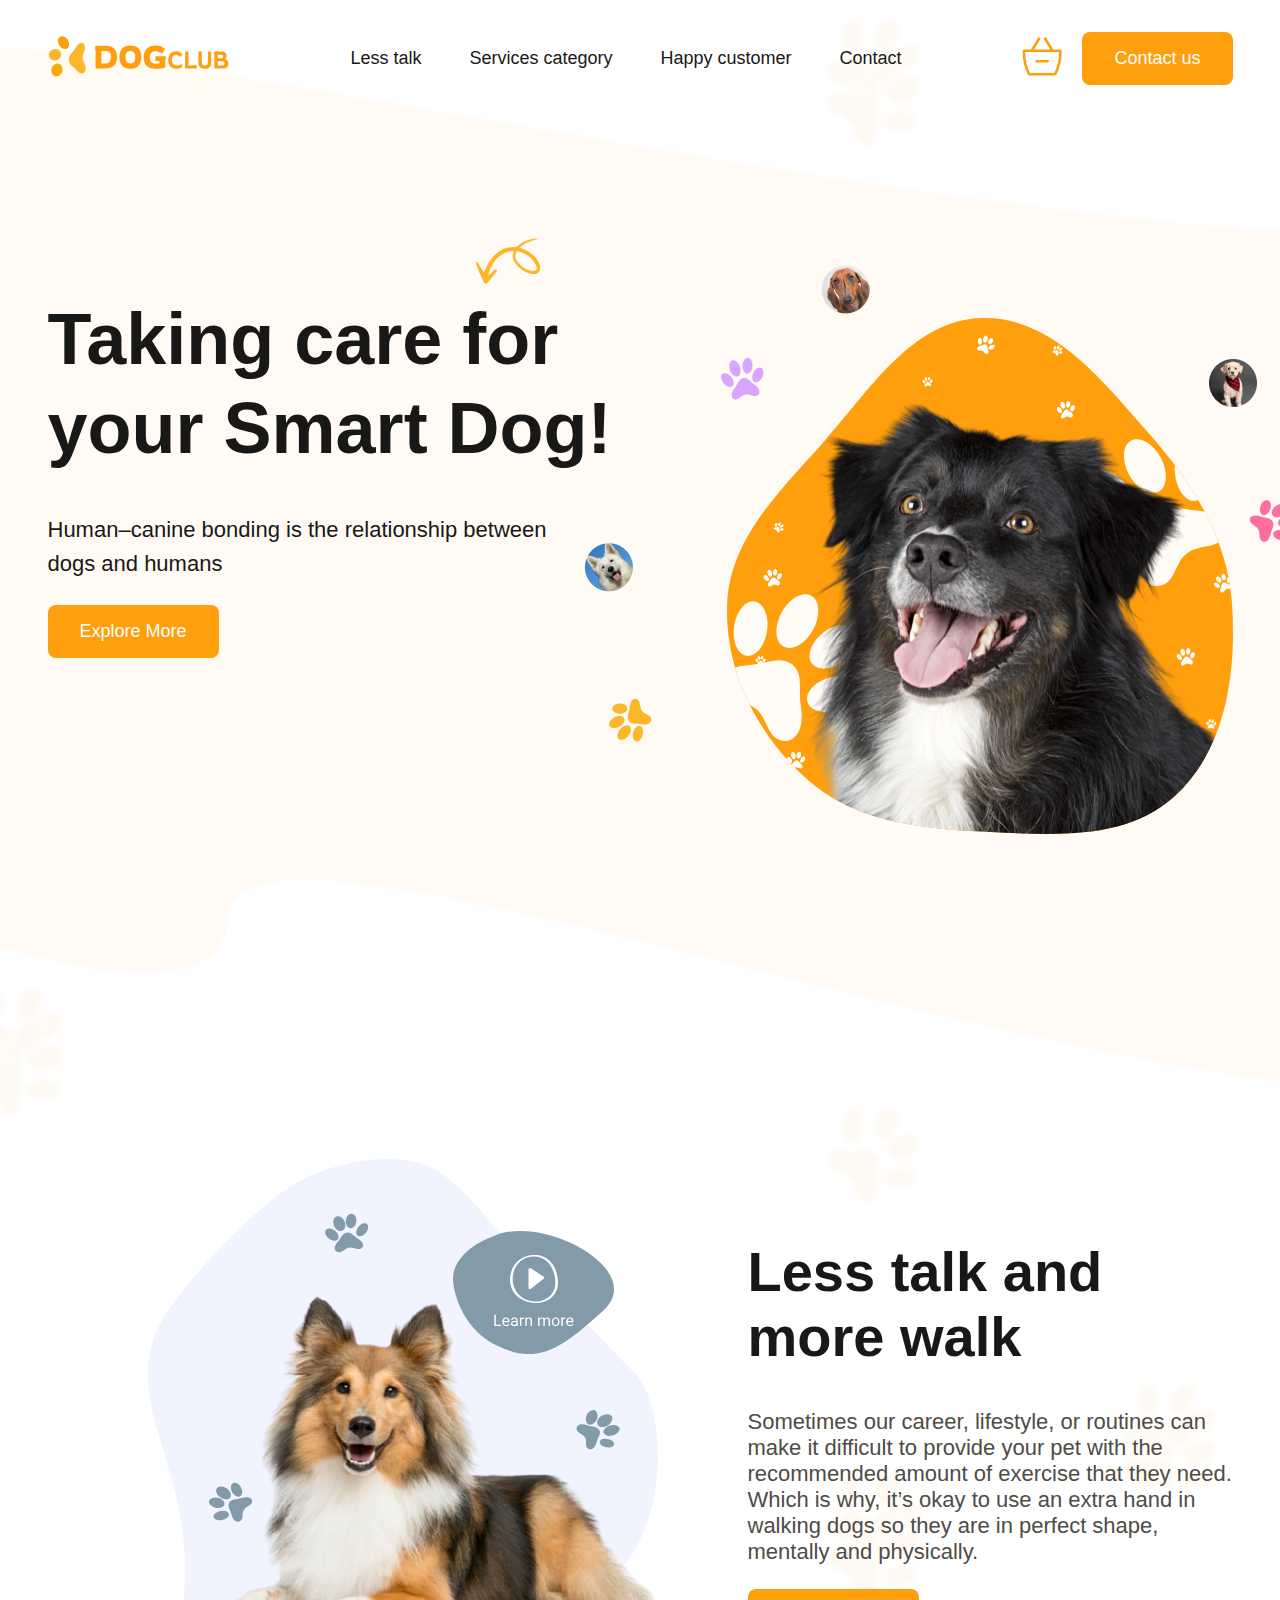
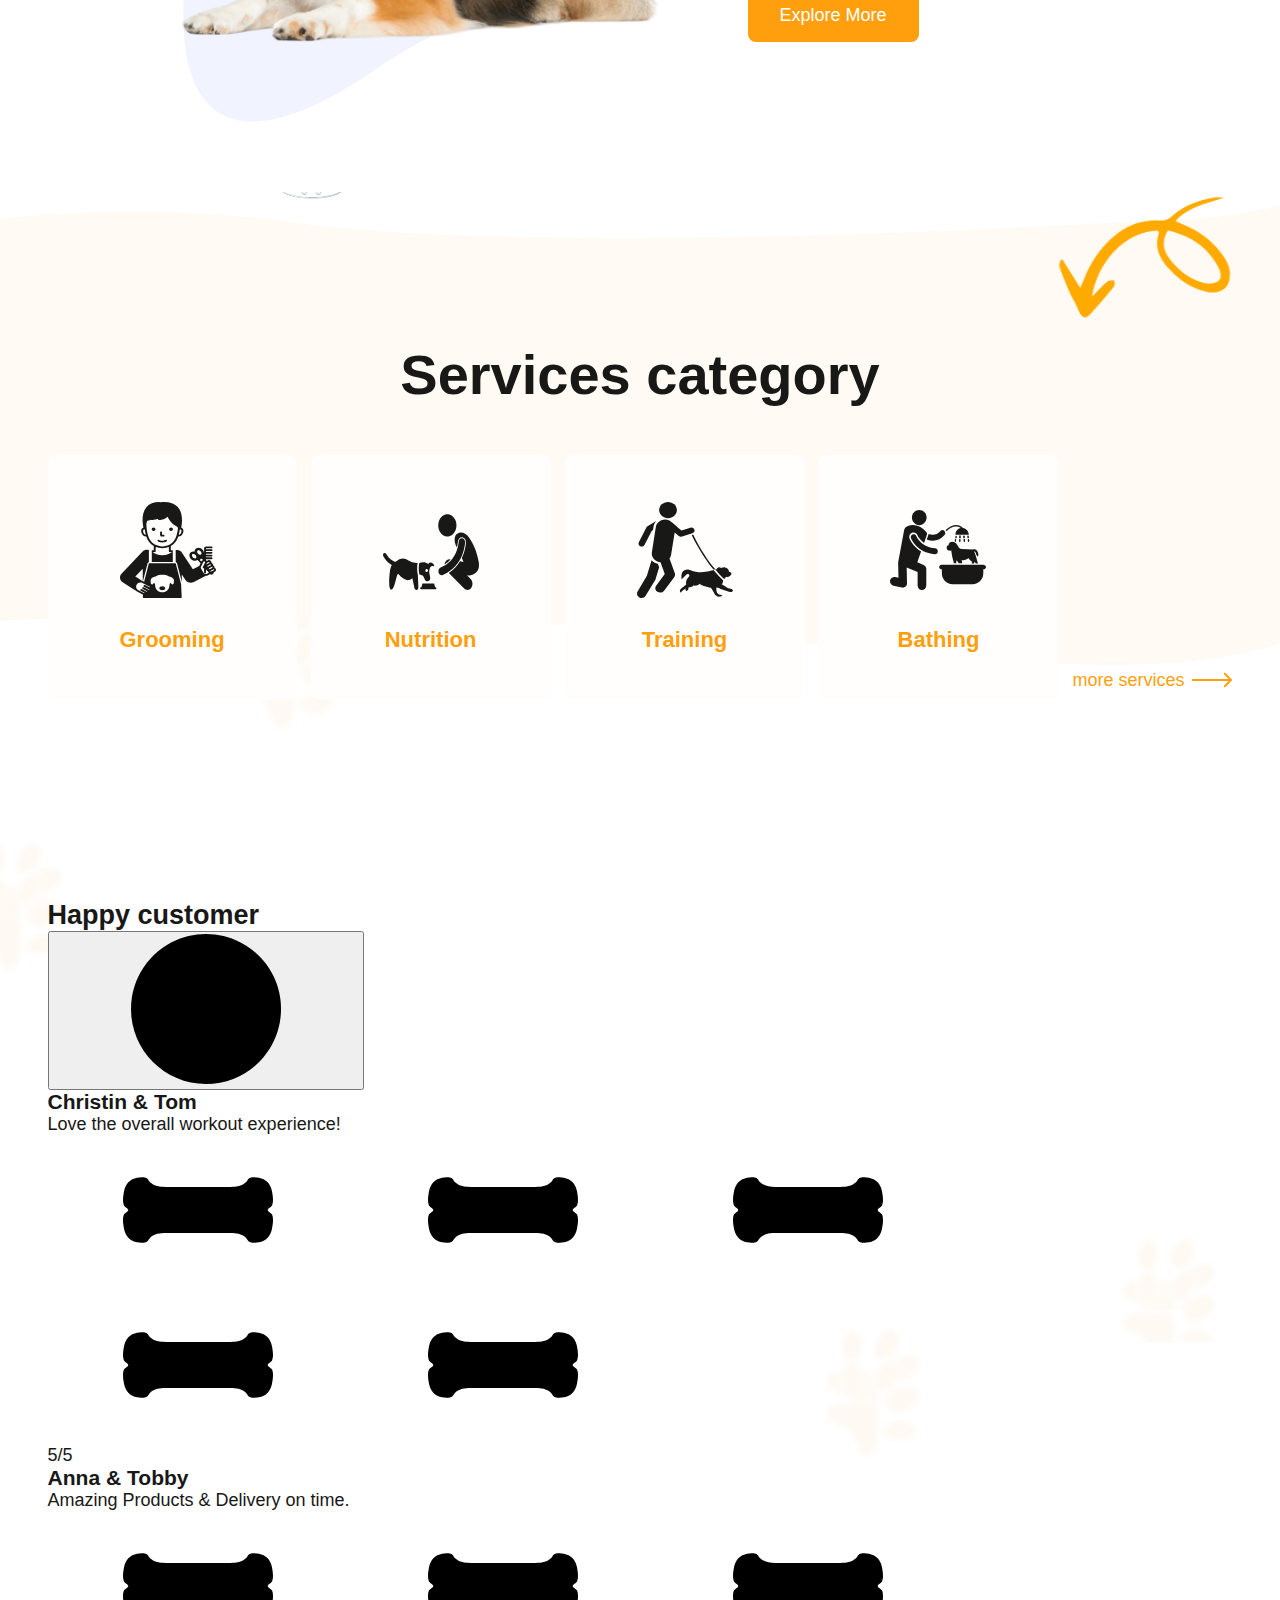
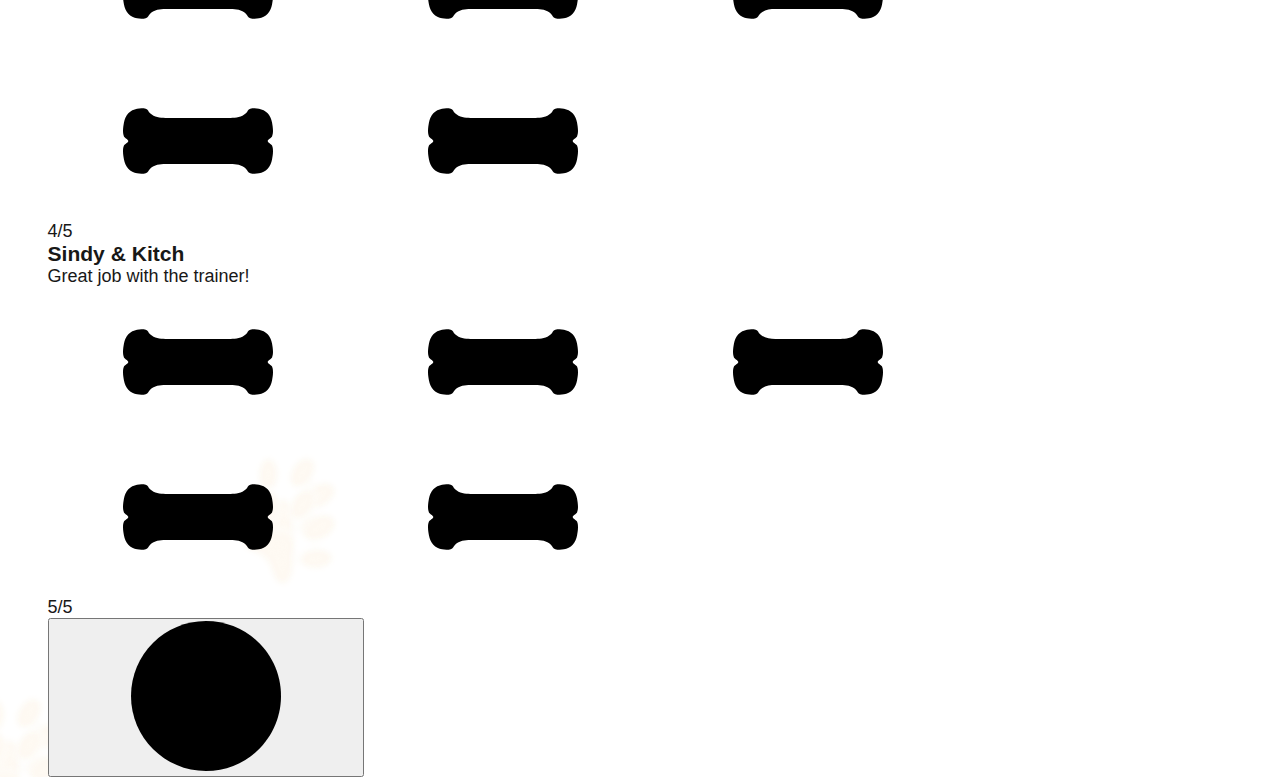
==== index.html @ 0565a903 "Зверстав секцію customer через HTML, далі зверстаю через CSS" ====
<!DOCTYPE html>
<html lang="en">
<head>
    <meta charset="UTF-8">
    <meta name="viewport" content="width=device-width, initial-scale=1.0">
    <title>Dog club</title>
    <link rel="stylesheet" href="main.css">
</head>
<body>
    <header>
        <div class="conteiner">
            <div class="header-wrap">
                <nav>
                    <a class="logo" href="#"><img src="images/logo.svg" alt=""></a>
                    <ul>
                        <li><a href="#">Less talk</a></li>
                        <li><a href="#">Services category</a></li>
                        <li><a href="#">Happy customer</a></li>
                        <li><a href="#">Contact</a></li>
                    </ul>
                </nav>
                <div class="header-basket-contact">
                    <a href="#">
                        <svg>
                            <use href="images/sprite.svg#icon-basket"></use>
                        </svg>
                    </a>
                    <button type="button">Contact us</button>
                </div>
            </div>
        </div>
    </header>
    <main>
        <section class="section smart-dog">
            <div class="conteiner">
                <div class="smart-dog-wrap">
                    <div class="smart-dog-hero">
                        <h1>Taking care for your Smart Dog!</h1>
                        <p>Human–canine bonding is the relationship between dogs and humans</p>
                        <button class="btn" type="button">Explore More</button>
                    </div>
                    <div class="smart-dog-img">
                        <img class="img-smart-dog" src="images/smart-dog.svg" alt="">
                        <div class="img-smart-element">
                            <img src="images/smart-dog-bg-elements.png" alt="">
                        </div>
                    </div>
                </div>
            </div>
        </section>
        <section class="section more-walk">
            <div class="conteiner">
                <div class="more-walk-wrap">
                    <img src="images/more-walk-dog.svg" alt="">
                    <div class="more-talk-txt">
                        <h2>Less talk and more walk</h2>
                        <p>Sometimes our career, lifestyle, or routines can make it difficult to provide your pet with the recommended amount of exercise that they need. Which is why, it’s okay to use an extra hand in walking dogs so they are in perfect shape, mentally and physically.</p>
                        <button class="btn" type="button">Explore More</button>
                    </div>
                </div>
            </div>
        </section>
        <section class="service">
            <div class="conteiner">
                <div class="services-inner">
                    <h2>Services category</h2>
                    <div class="services-items">
                        <article class="service-item">
                            <img src="images/service1.svg" alt="">
                            <h4>Grooming</h4>
                        </article>
                        <article class="service-item">
                            <img src="images/service2.svg" alt="">
                            <h4>Nutrition</h4>
                        </article>
                        <article class="service-item">
                            <img src="images/service3.svg" alt="">
                            <h4>Training</h4>
                        </article>
                        <article class="service-item">
                            <img src="images/service4.svg" alt="">
                            <h4>Bathing</h4>
                        </article>
                        <a href="#">
                            <p>more services</p>
                            <svg>
                                <use href="images/sprite.svg#icon-long-arrow-icon"></use>
                            </svg>
                        </a>
                    </div>
                </div>
            </div>
        </section>
        <section class="customer">
            <div class="conteiner">
                <h2>Happy customer </h2>
                <div class="customer-inner">
                    <button type="button">
                        <svg>
                            <use href="images/sprite.svg#icon-arrow"></use>
                        </svg>
                    </button>
                    <ul class="customer-people">
                        <li>
                            <article>
                                <h3>Christin & Tom</h3>
                                <p>Love the overall workout experience!</p>
                                <div class="customer-svg">
                                    <div>
                                        <svg>
                                            <use href="images/sprite.svg#icon-peteat"></use>
                                        </svg>
                                        <svg>
                                            <use href="images/sprite.svg#icon-peteat"></use>
                                        </svg>
                                        <svg>
                                            <use href="images/sprite.svg#icon-peteat"></use>
                                        </svg>
                                        <svg>
                                            <use href="images/sprite.svg#icon-peteat"></use>
                                        </svg>
                                        <svg>
                                            <use href="images/sprite.svg#icon-peteat"></use>
                                        </svg>
                                    </div>
                                    <div>
                                        <p>5/5</p>
                                    </div>
                                </div>
                            </article>
                        </li>
                        <li>
                            <article>
                                <h3>Anna & Tobby</h3>
                                <p>Amazing Products & Delivery on time.</p>
                                <div class="customer-svg">
                                    <div>
                                        <svg>
                                            <use href="images/sprite.svg#icon-peteat"></use>
                                        </svg>
                                        <svg>
                                            <use href="images/sprite.svg#icon-peteat"></use>
                                        </svg>
                                        <svg>
                                            <use href="images/sprite.svg#icon-peteat"></use>
                                        </svg>
                                        <svg>
                                            <use href="images/sprite.svg#icon-peteat"></use>
                                        </svg>
                                        <svg>
                                            <use href="images/sprite.svg#icon-peteat"></use>
                                        </svg>
                                    </div>
                                    <div>
                                        <p>4/5</p>
                                    </div>
                                </div>
                            </article>
                        </li>
                        <li>
                            <article>
                                <h3>Sindy & Kitch</h3>
                                <p>Great job with the trainer!</p>
                                <div class="customer-svg">
                                    <div>
                                        <svg>
                                            <use href="images/sprite.svg#icon-peteat"></use>
                                        </svg>
                                        <svg>
                                            <use href="images/sprite.svg#icon-peteat"></use>
                                        </svg>
                                        <svg>
                                            <use href="images/sprite.svg#icon-peteat"></use>
                                        </svg>
                                        <svg>
                                            <use href="images/sprite.svg#icon-peteat"></use>
                                        </svg>
                                        <svg>
                                            <use href="images/sprite.svg#icon-peteat"></use>
                                        </svg>
                                    </div>
                                    <div>
                                        <p>5/5</p>
                                    </div>
                                </div>
                            </article>
                        </li>
                    </ul>
                    <button type="button">
                        <svg>
                            <use href="images/sprite.svg#icon-arrow"></use>
                        </svg>
                    </button>
                </div>
            </div>
        </section>
    </main>
    <footer></footer>
</body>
</html>
---- main.css ----
/* roboto-100 - latin */
@font-face {
    font-display: swap; /* Check https://developer.mozilla.org/en-US/docs/Web/CSS/@font-face/font-display for other options. */
    font-family: 'Roboto';
    font-style: normal;
    font-weight: 100;
    src: url('../fonts/roboto-v47-latin-100.woff2') format('woff2'); /* Chrome 36+, Opera 23+, Firefox 39+, Safari 12+, iOS 10+ */
  }
  /* roboto-200 - latin */
  @font-face {
    font-display: swap; /* Check https://developer.mozilla.org/en-US/docs/Web/CSS/@font-face/font-display for other options. */
    font-family: 'Roboto';
    font-style: normal;
    font-weight: 200;
    src: url('../fonts/roboto-v47-latin-200.woff2') format('woff2'); /* Chrome 36+, Opera 23+, Firefox 39+, Safari 12+, iOS 10+ */
  }
  /* roboto-300 - latin */
  @font-face {
    font-display: swap; /* Check https://developer.mozilla.org/en-US/docs/Web/CSS/@font-face/font-display for other options. */
    font-family: 'Roboto';
    font-style: normal;
    font-weight: 300;
    src: url('../fonts/roboto-v47-latin-300.woff2') format('woff2'); /* Chrome 36+, Opera 23+, Firefox 39+, Safari 12+, iOS 10+ */
  }
  /* roboto-regular - latin */
  @font-face {
    font-display: swap; /* Check https://developer.mozilla.org/en-US/docs/Web/CSS/@font-face/font-display for other options. */
    font-family: 'Roboto';
    font-style: normal;
    font-weight: 400;
    src: url('../fonts/roboto-v47-latin-regular.woff2') format('woff2'); /* Chrome 36+, Opera 23+, Firefox 39+, Safari 12+, iOS 10+ */
  }
  /* roboto-500 - latin */
  @font-face {
    font-display: swap; /* Check https://developer.mozilla.org/en-US/docs/Web/CSS/@font-face/font-display for other options. */
    font-family: 'Roboto';
    font-style: normal;
    font-weight: 500;
    src: url('../fonts/roboto-v47-latin-500.woff2') format('woff2'); /* Chrome 36+, Opera 23+, Firefox 39+, Safari 12+, iOS 10+ */
  }
  /* roboto-600 - latin */
  @font-face {
    font-display: swap; /* Check https://developer.mozilla.org/en-US/docs/Web/CSS/@font-face/font-display for other options. */
    font-family: 'Roboto';
    font-style: normal;
    font-weight: 600;
    src: url('../fonts/roboto-v47-latin-600.woff2') format('woff2'); /* Chrome 36+, Opera 23+, Firefox 39+, Safari 12+, iOS 10+ */
  }
  /* roboto-700 - latin */
  @font-face {
    font-display: swap; /* Check https://developer.mozilla.org/en-US/docs/Web/CSS/@font-face/font-display for other options. */
    font-family: 'Roboto';
    font-style: normal;
    font-weight: 700;
    src: url('../fonts/roboto-v47-latin-700.woff2') format('woff2'); /* Chrome 36+, Opera 23+, Firefox 39+, Safari 12+, iOS 10+ */
  }
  /* roboto-800 - latin */
  @font-face {
    font-display: swap; /* Check https://developer.mozilla.org/en-US/docs/Web/CSS/@font-face/font-display for other options. */
    font-family: 'Roboto';
    font-style: normal;
    font-weight: 800;
    src: url('../fonts/roboto-v47-latin-800.woff2') format('woff2'); /* Chrome 36+, Opera 23+, Firefox 39+, Safari 12+, iOS 10+ */
  }
  /* roboto-900 - latin */
  @font-face {
    font-display: swap; /* Check https://developer.mozilla.org/en-US/docs/Web/CSS/@font-face/font-display for other options. */
    font-family: 'Roboto';
    font-style: normal;
    font-weight: 900;
    src: url('../fonts/roboto-v47-latin-900.woff2') format('woff2'); /* Chrome 36+, Opera 23+, Firefox 39+, Safari 12+, iOS 10+ */
  }
  /* rowdies-300 - latin */
@font-face {
    font-display: swap; /* Check https://developer.mozilla.org/en-US/docs/Web/CSS/@font-face/font-display for other options. */
    font-family: 'Rowdies';
    font-style: normal;
    font-weight: 300;
    src: url('../fonts/rowdies-v17-latin-300.woff2') format('woff2'); /* Chrome 36+, Opera 23+, Firefox 39+, Safari 12+, iOS 10+ */
  }
  /* rowdies-regular - latin */
  @font-face {
    font-display: swap; /* Check https://developer.mozilla.org/en-US/docs/Web/CSS/@font-face/font-display for other options. */
    font-family: 'Rowdies';
    font-style: normal;
    font-weight: 400;
    src: url('../fonts/rowdies-v17-latin-regular.woff2') format('woff2'); /* Chrome 36+, Opera 23+, Firefox 39+, Safari 12+, iOS 10+ */
  }
  /* rowdies-700 - latin */
  @font-face {
    font-display: swap; /* Check https://developer.mozilla.org/en-US/docs/Web/CSS/@font-face/font-display for other options. */
    font-family: 'Rowdies';
    font-style: normal;
    font-weight: 700;
    src: url('../fonts/rowdies-v17-latin-700.woff2') format('woff2'); /* Chrome 36+, Opera 23+, Firefox 39+, Safari 12+, iOS 10+ */
  }

/* Base settenings */
*,*::before, *::after{
    box-sizing: border-box;
}
html,body{
    margin:0;
    padding:0;
    font-family: "Roboto" , sans-serif;
    font-size:18px;
    font-weight:400;
    color:var(--main-color);
    background-image: url(images/background.png);
}
p,h1,h2,h3,h4,h5,h6,a,ul,li{
    margin:0;
    padding:0;
}
ul{
    list-style: none;
}
.conteiner{
    max-width:calc(100% - 40px);
    padding:0 20px;
    width:1225px;
    margin: 0 auto;
}
:root{
  --main-color:#181817;
  --second-color:#FF9F0E;
}
/* HEADER */
.header-wrap{
  margin-top:32px;
  display:flex;
  align-items:center;
  gap:20px;
}
.header-wrap nav{
  display:flex;
  align-items: center;
  flex-grow:1;
  gap:20px;
}
.header-wrap nav a.logo{
  flex-grow:1;
}
.header-wrap nav ul{
  display: flex;
  flex-grow:1;
  align-items: center;
  gap:48px;
}
.header-wrap nav ul li a{
  color:var(--main-color);
  text-decoration: none;
  display:inline-block;
  transition:color .4s ease;
}
.header-wrap nav ul li a:hover{
  color:var(--second-color);
}
.header-basket-contact{
  display:flex;
  gap:20px;
  align-items: center;
  flex-shrink: 0;
}
.header-basket-contact svg{
  height:40px;
  width:40px;
  fill:var(--second-color);
}
.header-basket-contact button{
  padding:16px 32px;
  background-color: var(--second-color);
  border-radius:8px;
  transition:all .4s ease;
  border:none;
  color:#fff;
  font-size:18px;
  cursor:pointer;
  font-weight: 500;
}
.header-basket-contact button:hover{
  background-color: #fff;
  color:#FF9F0E;
}

/* main */


/* Smart-dog */
.smart-dog{
  background-image: url(images/smart-dog-bg.png);
  background-repeat: no-repeat;
  background-size: cover;
  margin-top:-40px;
}
.smart-dog-wrap{
  display:flex;
  justify-content: space-between;
  gap:65px;
  padding-top:250px;
  padding-bottom: 250px;
}
.smart-dog-hero h1{
  max-width:635px;
  font-size:72px;
  line-height:89px;
  letter-spacing: 5%;
  margin-bottom: 40px;
  font-family: 'Rowdies', sans-serif;
  font-weight:900;
}
.smart-dog-hero p{
  font-size:22px;
  line-height:34px;
  margin-bottom: 24px;
  max-width: 500px;
}
button.btn{
  padding:16px 32px;
  background-color: var(--second-color);
  border:none;
  border-radius:8px;
  color:#fff;
  font-size:18px;
  font-weight:500;
  cursor:pointer;
  transition: all .4s ease;
}
button.btn:hover{
  color:var(--second-color);
  background-color:#fff;
}
.smart-dog-img{
  padding-top:23px;
  position:relative;
}
.smart-dog img.img-smart-dog{
  width:506px;
  height:auto;
}
.img-smart-element{
  position:absolute;
  top:-60px;
  right:-70px;
}

/* more-walk */
.more-walk{
  background-image: url(images/background.png);
  background-repeat: no-repeat;
}
.more-walk-wrap{
  display:flex;
  align-items:center;
  gap:24px;
}
.more-talk-txt h2{
  font-size:56px;
  font-weight:900;
  font-family: 'Rowdies', sans-serif;
  margin-bottom:40px
}
.more-talk-txt p{
  max-width: 640px;
  font-size:22px;
  margin-bottom:24px;
  color:#4E4C46;
}

/* service */
.service{
  background-image: url(images/background-yellow.png);
  background-size: 100% auto;
  background-repeat: repeat-x;
  padding-bottom: 200px;
}
.services-inner{
  padding-top:150px;
}
.services-inner h2{
  text-align: center;
  font-size:56px;
  font-weight: bold;
  font-weight: 900;
  margin-bottom: 48px;
}
.services-items{
  display:flex;
  justify-content: space-between;
  align-items: end;
  gap:10px;
}
.service-item{
  padding:47px 72px;
  background-color: #FFFEFC;
  border-radius: 8px;
}
.service-item img{
  margin-bottom: 24px;
}
.service-item h4{
  text-align: center;
  color:var(--second-color);
  font-size:22px;
  font-weight:600;
}
.services-items a{
  margin:0;
  padding:0;
  display:flex;
  align-items:center;
  gap:8px;
}
.services-items a svg{
  width:40px;
  height:40px;
  fill:var(--second-color);
}
.services-items a{
  color:var(--second-color);
  text-decoration: none;
  font-size:18px;
}

/* customer */
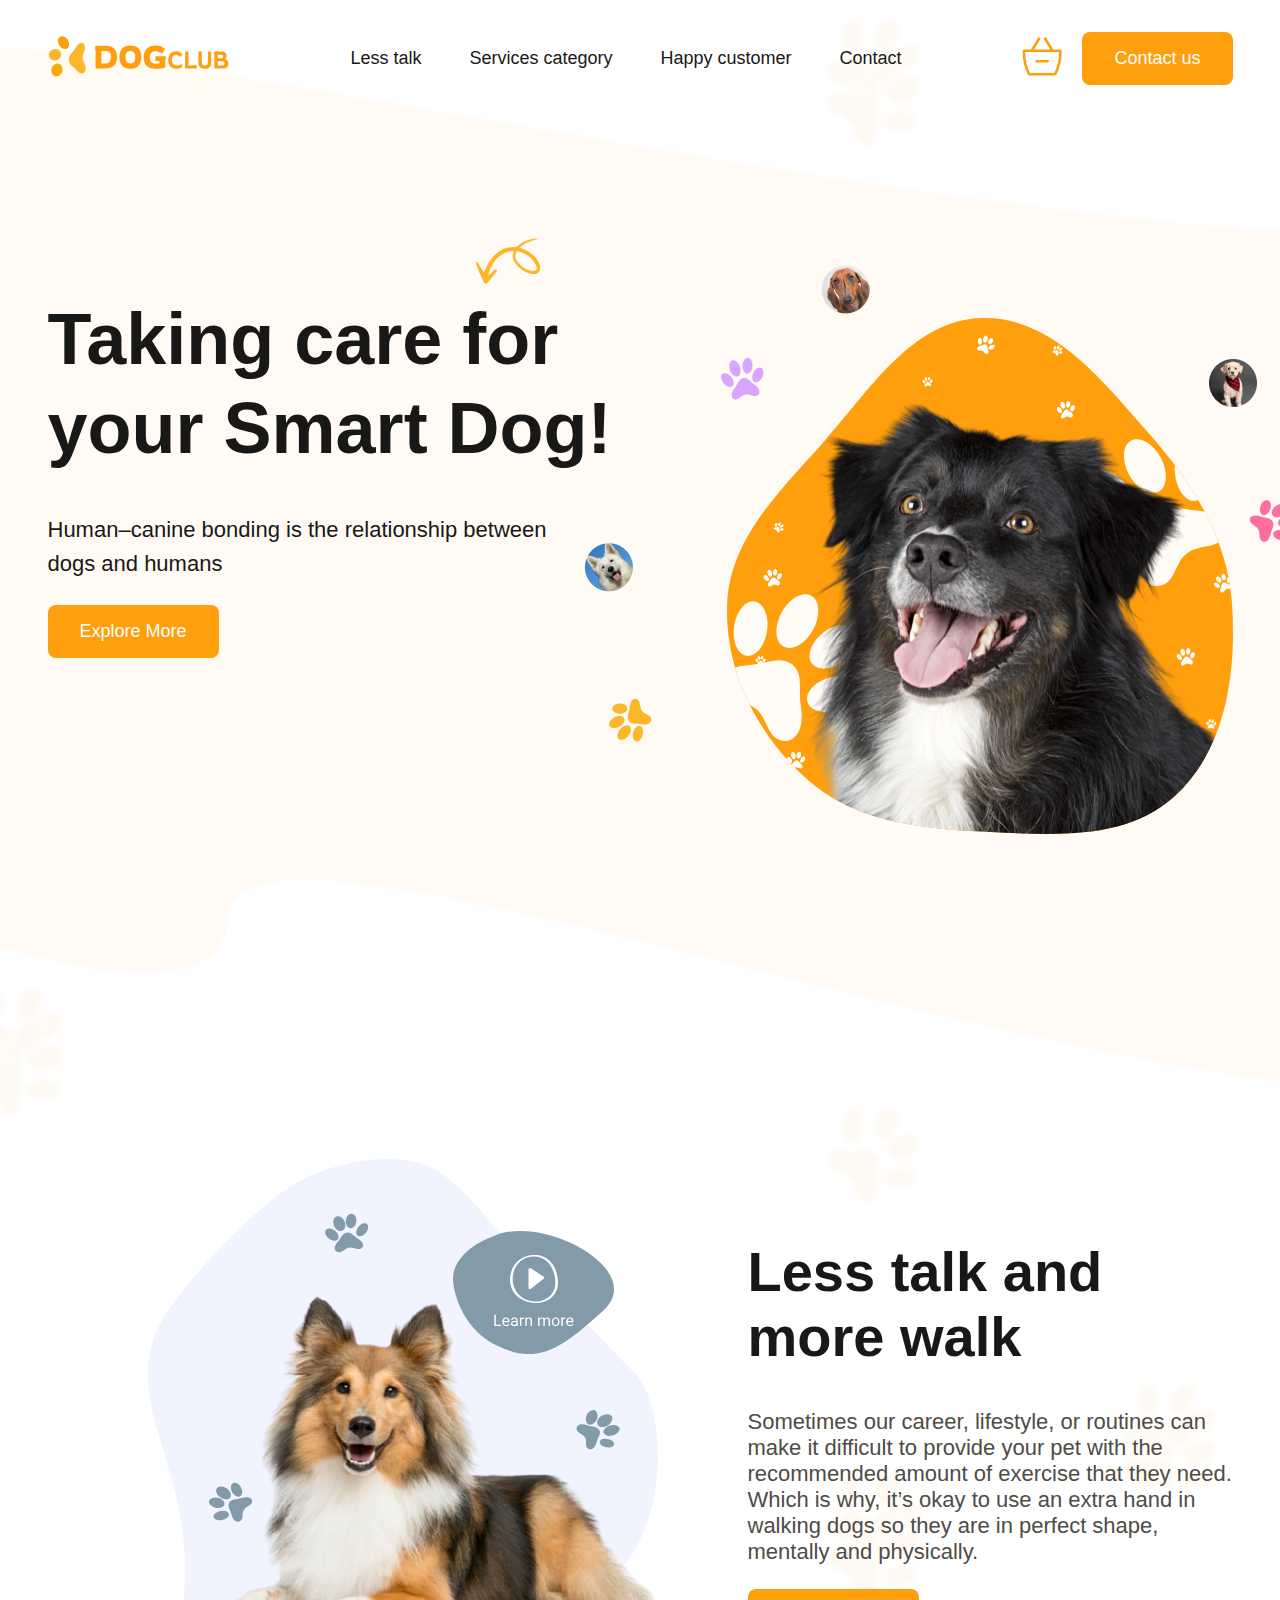
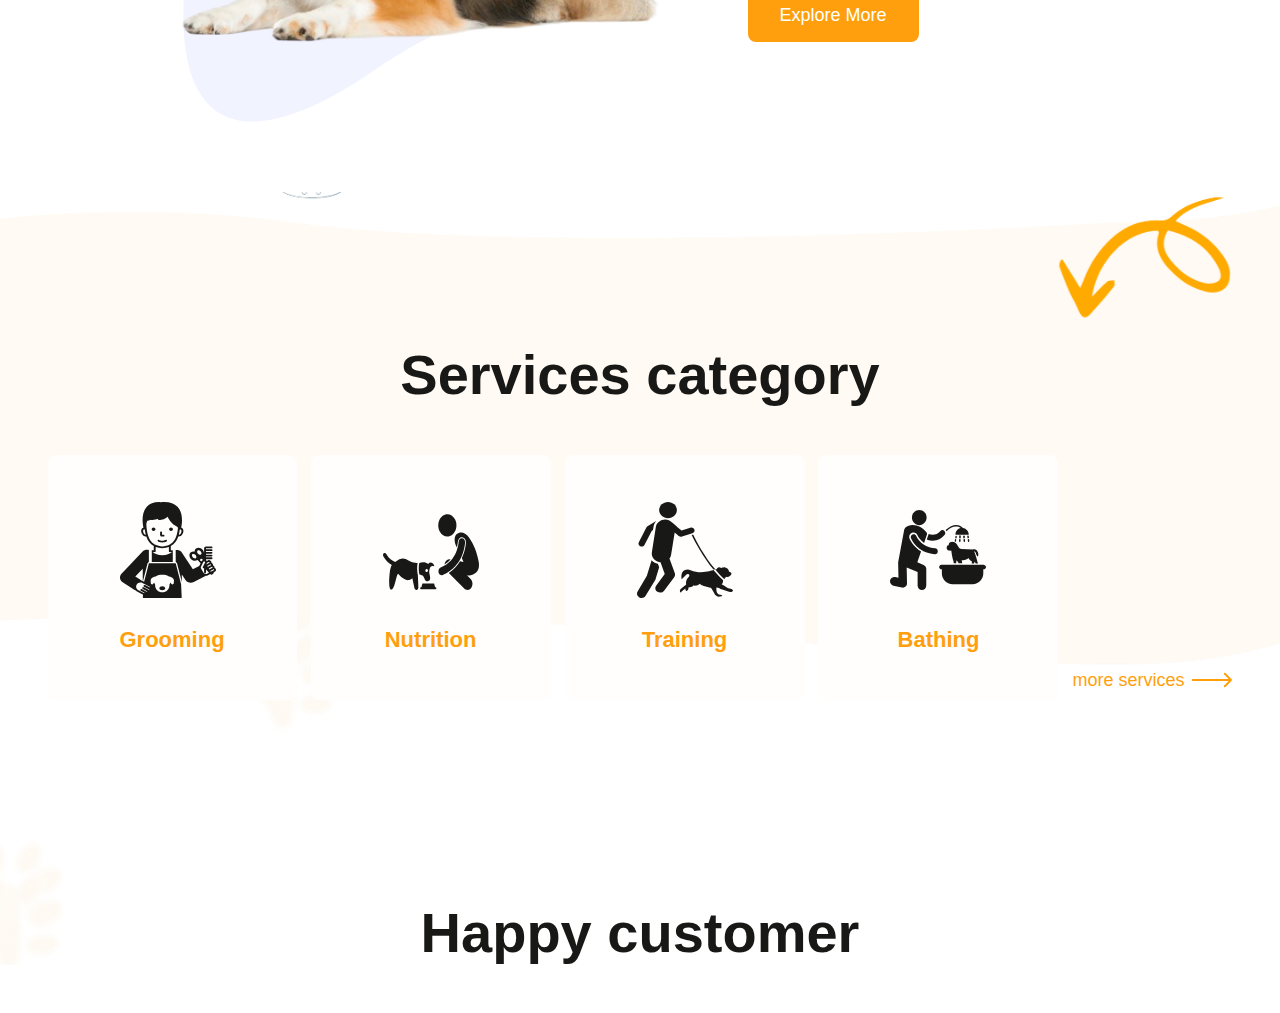
==== commit 3759095c: "Є невдачі на проекті, потрібно переробити" ====
--- a/index.html
+++ b/index.html
@@ -94,104 +94,7 @@
         <section class="customer">
             <div class="conteiner">
                 <h2>Happy customer </h2>
-                <div class="customer-inner">
-                    <button type="button">
-                        <svg>
-                            <use href="images/sprite.svg#icon-arrow"></use>
-                        </svg>
-                    </button>
-                    <ul class="customer-people">
-                        <li>
-                            <article>
-                                <h3>Christin & Tom</h3>
-                                <p>Love the overall workout experience!</p>
-                                <div class="customer-svg">
-                                    <div>
-                                        <svg>
-                                            <use href="images/sprite.svg#icon-peteat"></use>
-                                        </svg>
-                                        <svg>
-                                            <use href="images/sprite.svg#icon-peteat"></use>
-                                        </svg>
-                                        <svg>
-                                            <use href="images/sprite.svg#icon-peteat"></use>
-                                        </svg>
-                                        <svg>
-                                            <use href="images/sprite.svg#icon-peteat"></use>
-                                        </svg>
-                                        <svg>
-                                            <use href="images/sprite.svg#icon-peteat"></use>
-                                        </svg>
-                                    </div>
-                                    <div>
-                                        <p>5/5</p>
-                                    </div>
-                                </div>
-                            </article>
-                        </li>
-                        <li>
-                            <article>
-                                <h3>Anna & Tobby</h3>
-                                <p>Amazing Products & Delivery on time.</p>
-                                <div class="customer-svg">
-                                    <div>
-                                        <svg>
-                                            <use href="images/sprite.svg#icon-peteat"></use>
-                                        </svg>
-                                        <svg>
-                                            <use href="images/sprite.svg#icon-peteat"></use>
-                                        </svg>
-                                        <svg>
-                                            <use href="images/sprite.svg#icon-peteat"></use>
-                                        </svg>
-                                        <svg>
-                                            <use href="images/sprite.svg#icon-peteat"></use>
-                                        </svg>
-                                        <svg>
-                                            <use href="images/sprite.svg#icon-peteat"></use>
-                                        </svg>
-                                    </div>
-                                    <div>
-                                        <p>4/5</p>
-                                    </div>
-                                </div>
-                            </article>
-                        </li>
-                        <li>
-                            <article>
-                                <h3>Sindy & Kitch</h3>
-                                <p>Great job with the trainer!</p>
-                                <div class="customer-svg">
-                                    <div>
-                                        <svg>
-                                            <use href="images/sprite.svg#icon-peteat"></use>
-                                        </svg>
-                                        <svg>
-                                            <use href="images/sprite.svg#icon-peteat"></use>
-                                        </svg>
-                                        <svg>
-                                            <use href="images/sprite.svg#icon-peteat"></use>
-                                        </svg>
-                                        <svg>
-                                            <use href="images/sprite.svg#icon-peteat"></use>
-                                        </svg>
-                                        <svg>
-                                            <use href="images/sprite.svg#icon-peteat"></use>
-                                        </svg>
-                                    </div>
-                                    <div>
-                                        <p>5/5</p>
-                                    </div>
-                                </div>
-                            </article>
-                        </li>
-                    </ul>
-                    <button type="button">
-                        <svg>
-                            <use href="images/sprite.svg#icon-arrow"></use>
-                        </svg>
-                    </button>
-                </div>
+            
             </div>
         </section>
     </main>
--- a/main.css
+++ b/main.css
@@ -322,4 +322,49 @@
   font-size:18px;
 }
 
-/* customer */+/* customer */
+.customer h2{
+  font-size:56px;
+  font-weight: 900;
+  text-align: center;
+  margin-bottom: 48px;
+}
+.customer-inner{
+  display:flex;
+  align-items: center;
+  justify-content: space-between;
+}
+.customer-inner article{
+  height:456px;
+  padding:342px 43px 16px 43px;
+  border-radius: 24px;
+  
+}
+.customer-inner button.arrow-custom svg{
+  height:44px;
+  width:44px;
+}
+.customer-inner ul{
+  display:flex;
+  justify-content:space-between;
+  gap:10px;
+  align-items: center;
+}
+.customer-inner ul li{
+  display: flex;
+  justify-content: space-between;
+}
+.customer-people article:nth-child(1){
+  background-image: url("images/happy1.svg");
+  background-repeat: no-repeat;
+}
+.customer-svg{
+  display:flex;
+}
+.customer-svg div svg{
+  width:32px;
+  height:14px;
+}
+.customer-svg div{
+  display:flex;
+}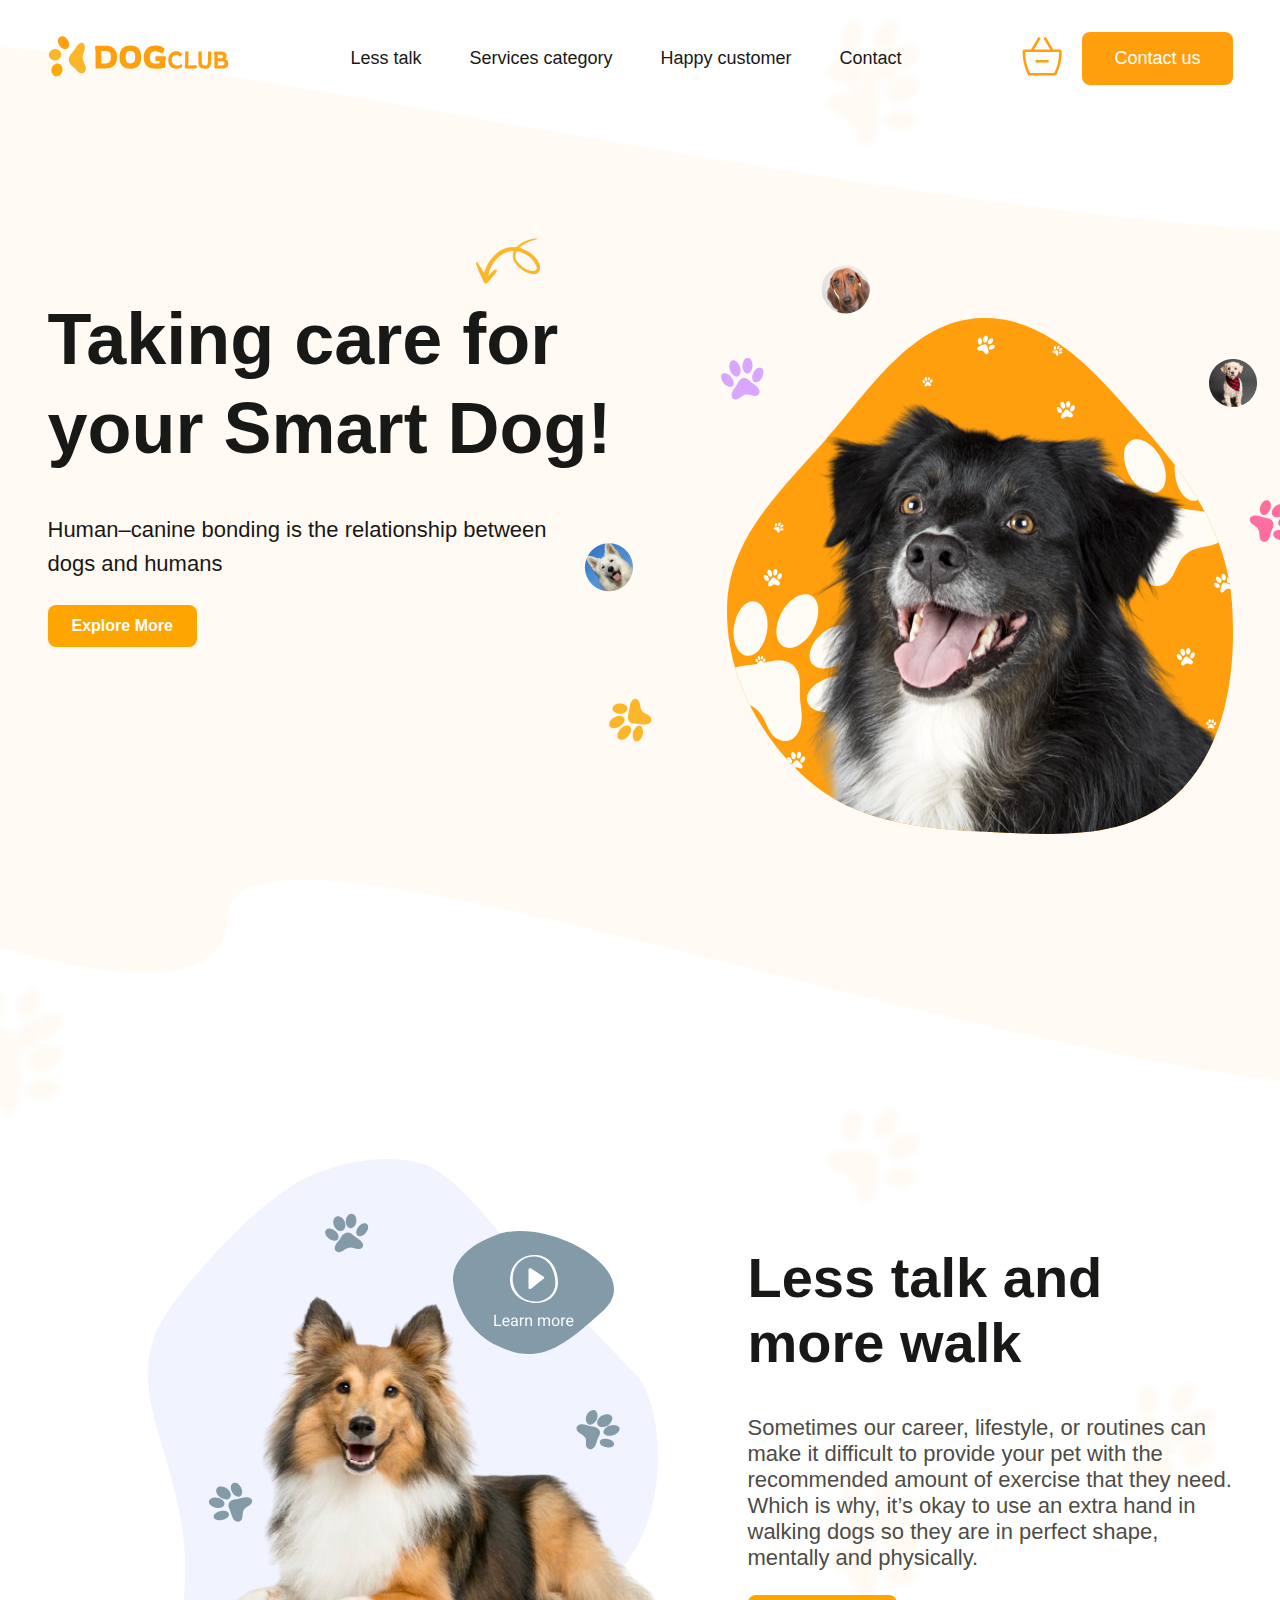
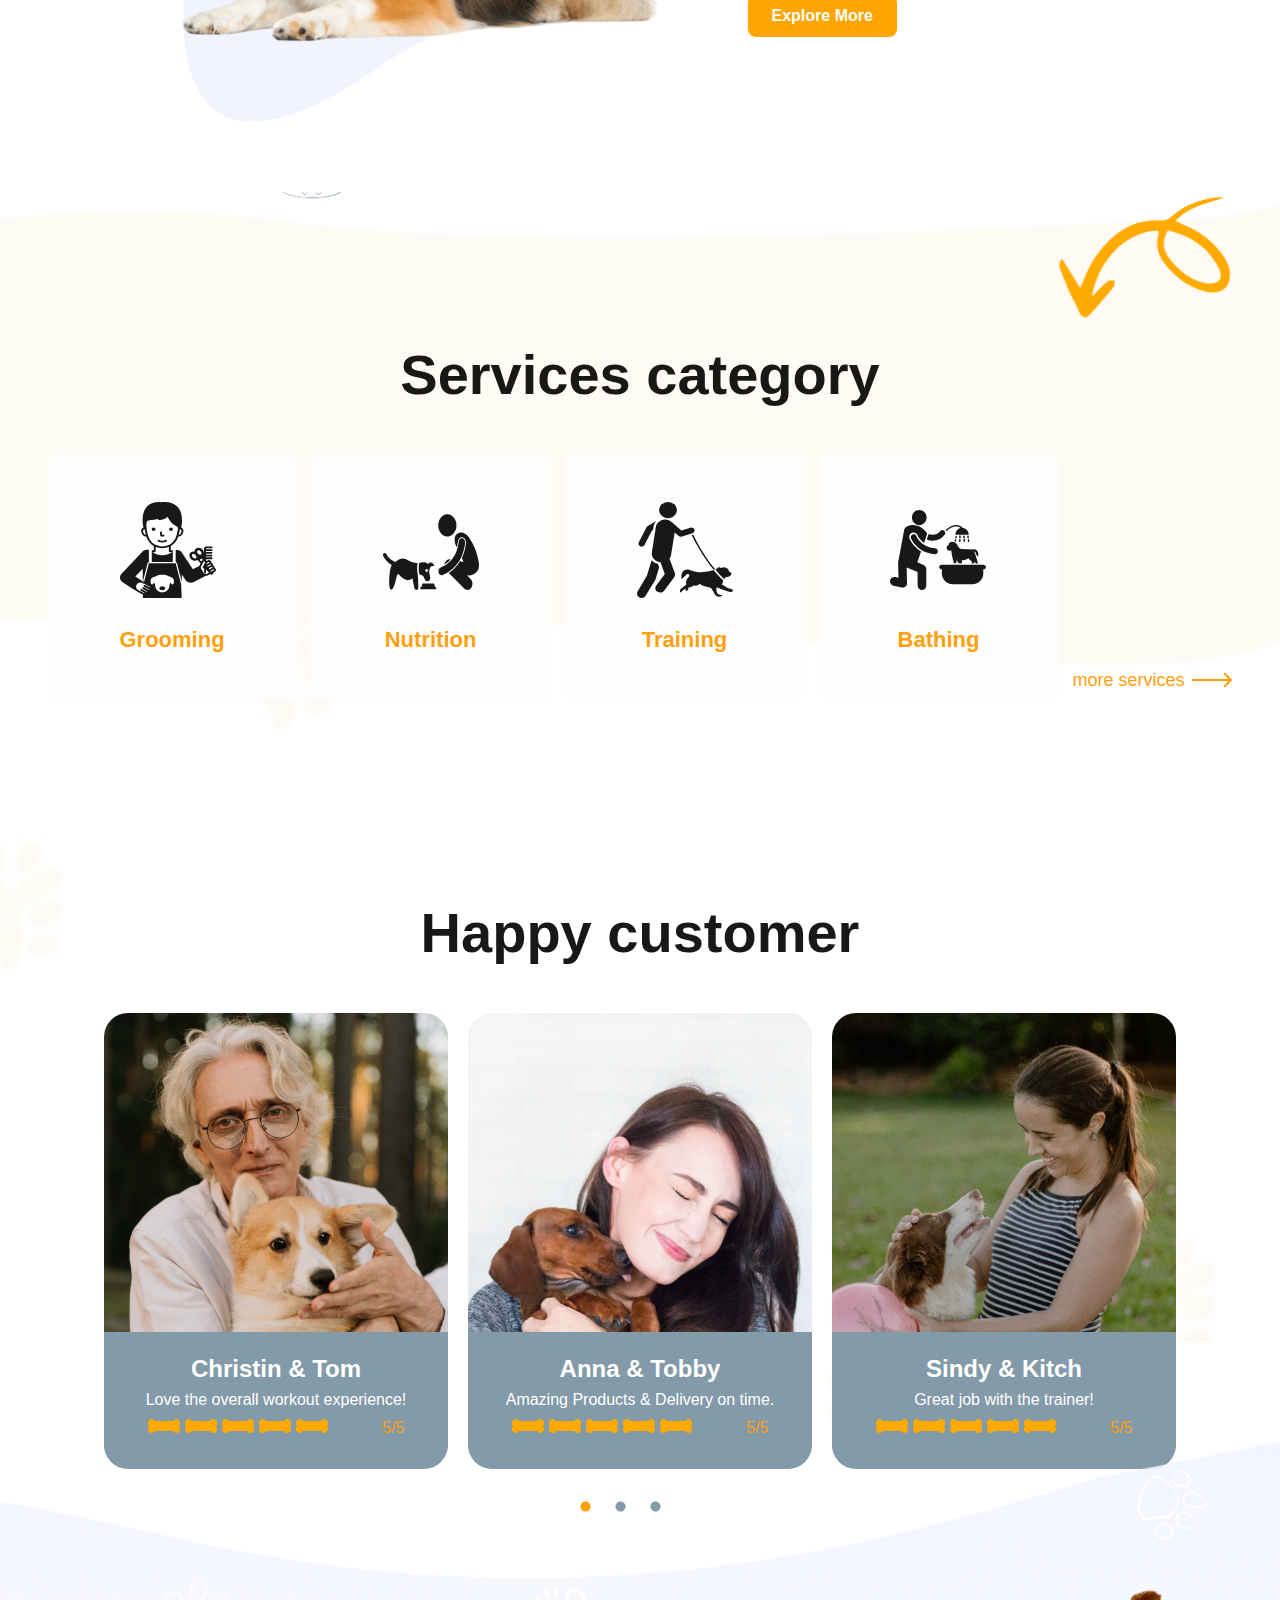
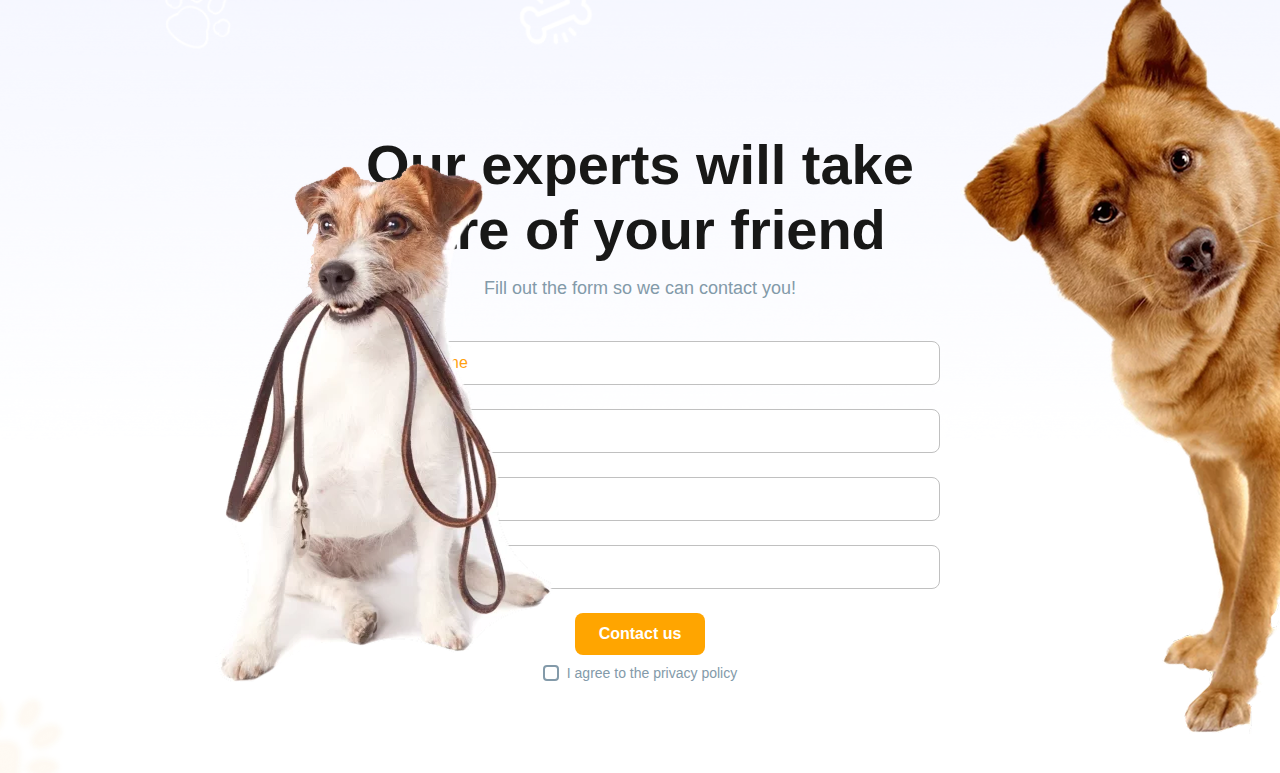
==== commit 29131dcf: "Зверстав секцію контактів в буду переходити до footer" ====
--- a/index.html
+++ b/index.html
@@ -94,7 +94,118 @@
         <section class="customer">
             <div class="conteiner">
                 <h2>Happy customer </h2>
-            
+                <div class="customer-cards">
+                    <ul>
+                        <li>
+                            <article class="cust-cart">
+                                <h3>Christin & Tom</h3>
+                                <p>Love the overall workout experience!</p>
+                                <div class="kosti-p">
+                                    <div class="kosti">
+                                        <img src="images/kost.png" alt="">
+                                        <img src="images/kost.png" alt="">
+                                        <img src="images/kost.png" alt="">
+                                        <img src="images/kost.png" alt="">
+                                        <img src="images/kost.png" alt="">
+                                    </div>
+                                    <p>5/5</p>
+                                </div>
+                                <div class="gradient-overlay"></div>
+                            </article>
+                        </li>
+                        <li>
+                            <article class="cust-cart">
+                                <h3>Anna & Tobby</h3>
+                                <p>Amazing Products & Delivery on time.</p>
+                                <div class="kosti-p">
+                                    <div class="kosti">
+                                        <img src="images/kost.png" alt="">
+                                        <img src="images/kost.png" alt="">
+                                        <img src="images/kost.png" alt="">
+                                        <img src="images/kost.png" alt="">
+                                        <img src="images/kost.png" alt="">
+                                    </div>
+                                    <p>5/5</p>
+                                </div>
+                                <div class="gradient-overlay"></div>
+                            </article>
+                        </li>
+                        <li>
+                            <article class="cust-cart">
+                                <h3>Sindy & Kitch</h3>
+                                <p>Great job with the trainer!</p>
+                                <div class="kosti-p">
+                                    <div class="kosti">
+                                        <img src="images/kost.png" alt="">
+                                        <img src="images/kost.png" alt="">
+                                        <img src="images/kost.png" alt="">
+                                        <img src="images/kost.png" alt="">
+                                        <img src="images/kost.png" alt="">
+                                    </div>
+                                    <p>5/5</p>
+                                </div>
+                                <div class="gradient-overlay"></div>
+                            </article>
+                        </li>
+                    </ul>
+                </div>
+                <div class="icon-el">
+                    <svg>
+                        <use href="images/sprite.svg#icon-ellips-yellow-white"></use>
+                    </svg>
+                    <svg>
+                        <use href="images/sprite.svg#icon-ellips-yellow-white"></use>
+                    </svg>
+                    <svg>
+                        <use href="images/sprite.svg#icon-ellips-yellow-white"></use>
+                    </svg>
+                </div>
+            </div>
+        </section>
+        <section class="contact">
+            <div class="conteiner">
+               <div class="contact-inner">
+                    <h2>Our experts will take care of your friend</h2>
+                    <p class="contactp">Fill out the form so we can contact you!</p>
+                    <div class="contact-form">
+                        <form action="">
+                            <svg>
+                                <use href="images/sprite.svg#icon-people-icon"></use>
+                            </svg>
+                            <input type="text" placeholder="Your name">
+                        </form>
+                        <form action="">
+                            <svg>
+                                <use href="images/sprite.svg#icon-pet-name-icon"></use>
+                            </svg>
+                            <input type="text" placeholder="Pet name">
+                        </form>
+                        <form action="">
+                            <svg>
+                                <use href="images/sprite.svg#icon-phone-icon"></use>
+                            </svg>
+                            <input type="text" placeholder="Your phone">
+                        </form>
+                        <form action="">
+                            <svg>
+                                <use href="images/sprite.svg#icon-email-icon"></use>
+                            </svg>
+                            <input type="text" placeholder="Your email">
+                        </form>
+                    </div>
+                    <div class="form-group">
+                        <button class="btn">Contact us</button>
+                        <label class="checkbox-label">
+                            <input type="checkbox">
+                            <span class="custom-checkbox"></span>
+                            <p>I agree to the privacy policy</p>
+                        </label>
+                    </div>
+                    <div class="dog-contact">
+                        <img src="images/dog1.png" alt="">
+                        <img src="images/dog2.png" alt="">
+                    </div>
+               </div>
             </div>
         </section>
     </main>
--- a/main.css
+++ b/main.css
@@ -124,6 +124,7 @@
 :root{
   --main-color:#181817;
   --second-color:#FF9F0E;
+  --siryi:#839AA9;
 }
 /* HEADER */
 .header-wrap{
@@ -329,42 +330,209 @@
   text-align: center;
   margin-bottom: 48px;
 }
-.customer-inner{
-  display:flex;
+
+/* customer */
+.cust-cart{
+  position: relative;
+}
+.customer h2{
+  text-align:center;
+  margin-bottom: 48px;
+  font-size:56px;
+}
+.customer-cards{
+  margin-bottom:32px;
+}
+.customer-cards ul{
+  display:flex;
+  align-items:center;
+  justify-content:center;
+  gap:20px;
+}
+.customer-cards ul li article{
+  width:344px;
+  height:456px;
+  padding:342px 0px 16px 0px;
+  border-radius:24px;
+}
+.customer-cards ul li:nth-child(1) article{
+  background-image: linear-gradient(to bottom, transparent 70%, #839AA9 70%), url("images/happy1.svg");
+}
+.customer-cards ul li:nth-child(2) article{
+  background-image: linear-gradient(to bottom, transparent 70%, #839AA9 70%), url("images/happy2.svg");
+}
+.customer-cards ul li:nth-child(3) article{
+  background-image: linear-gradient(to bottom, transparent 70%, #839AA9 70%), url("images/happy3.svg");
+}
+.cust-cart h3{
+  text-align: center;
+  color:#fff;
+  margin-bottom: 8px;
+  font-size:24px;
+  font-weight:600;
+}
+.cust-cart p{
+  text-align: center;
+  color:#fff;
+  margin-bottom: 8px;
+  font-size:16px;
+  font-weight:400;
+  max-width:380px;
+}
+.kosti-p{
+  display:flex;
+  align-items:center;
+  justify-content: space-between;
+  margin: 0 auto;
+  width:257px;
+}
+.kosti-p p{
+  font-size:16px;
+  font-weight: 400;
+  margin-bottom: 0;
+  color:var(--second-color);
+}
+.icon-el{
+  max-width:121px;
+  margin:0 auto;
+  display:flex;
+  gap:24px;
+}
+.icon-el svg{
+  height:11px;
+  width:11px;
+  fill:var(--siryi);
+}
+.icon-el svg:first-of-type{
+  height:11px;
+  width:11px;
+  fill:var(--second-color);
+}
+.form-group {
+  display: flex;
+  flex-direction: column;
   align-items: center;
-  justify-content: space-between;
-}
-.customer-inner article{
-  height:456px;
-  padding:342px 43px 16px 43px;
-  border-radius: 24px;
-  
-}
-.customer-inner button.arrow-custom svg{
-  height:44px;
-  width:44px;
-}
-.customer-inner ul{
-  display:flex;
-  justify-content:space-between;
-  gap:10px;
+  gap: 10px;
+}
+/* Contact */
+
+button.btn {
+  background-color: #FFA500;
+  color: white;
+  font-weight: bold;
+  border: none;
+  border-radius: 8px;
+  padding: 12px 24px;
+  cursor: pointer;
+  font-size: 16px;
+}
+
+.button.btn:hover {
+  background-color: #e69500;
+}
+.checkbox-label {
+  display: flex;
   align-items: center;
-}
-.customer-inner ul li{
+  font-size: 14px;
+  color: #839AA9;
+  cursor: pointer;
+}
+.checkbox-label input {
+  display: none;
+}
+.custom-checkbox {
+  width: 16px;
+  height: 16px;
+  border: 2px solid #839AA9;
+  border-radius: 4px;
+  display: inline-block;
+  position: relative;
+  margin-right: 8px;
+}
+.checkbox-label input:checked + .custom-checkbox {
+  background-color: #839AA9;
+  border-color: #839AA9;
+}
+.checkbox-label input:checked + .custom-checkbox::after {
+  content: "✓";
+  color: white;
+  font-size: 12px;
+  position: absolute;
+  top: 50%;
+  left: 50%;
+  transform: translate(-50%, -50%);
+}
+.contact{
+  background-image: url(images/background-c.png );
+  background-repeat: no-repeat;
+  background-position: top;
+  background-size: cover;
+  position: relative;
+  margin-top:-130px;
+  margin-bottom: 92px;
+}
+.contact h2{
+  text-align: center;
+  font-size:56px;
+  max-width: 605px;
+  margin: 0 auto;
+  margin-bottom: 16px;
+}
+.contact-inner{
+  padding-top:350px;
+}
+.contact-inner p.contactp{
+  text-align: center;
+  font-size: 18px;
+  color:var(--siryi);
+  margin-bottom: 42px;
+}
+.contact-form{
   display: flex;
-  justify-content: space-between;
-}
-.customer-people article:nth-child(1){
-  background-image: url("images/happy1.svg");
-  background-repeat: no-repeat;
-}
-.customer-svg{
-  display:flex;
-}
-.customer-svg div svg{
-  width:32px;
-  height:14px;
-}
-.customer-svg div{
-  display:flex;
+  flex-direction: column;
+  align-items: center;
+  gap: 24px;
+  width: 100%;
+}
+.contact-form form{
+  position:relative;
+}
+.contact-form form svg{
+  width:25px;
+  height:25px;
+  position:absolute;
+  top:7px;
+  left:10px;
+  fill:var(--second-color);
+}
+.contact-form form input{
+  padding:12px 50px;
+  border:1px var(--second-color) solid;
+  width:600px;
+  outline:none;
+  border-radius: 8px;
+  color:var(--second-color);
+  font-size:16px;
+}
+.contact-form form input::placeholder{
+  color:var(--second-color);
+  font-size:16px;
+  font-weight: 400;
+}
+.contact-form form input:placeholder-shown{
+  border-color: silver;
+}
+.contact-form form:last-of-type{
+  margin-bottom: 24px;
+}
+.dog-contact img{
+  position:absolute;
+}
+.dog-contact img:nth-child(1){
+  top:380px;
+  left:200px;
+}
+.dog-contact img:nth-child(2){
+  top:200px;
+  right:0;
 }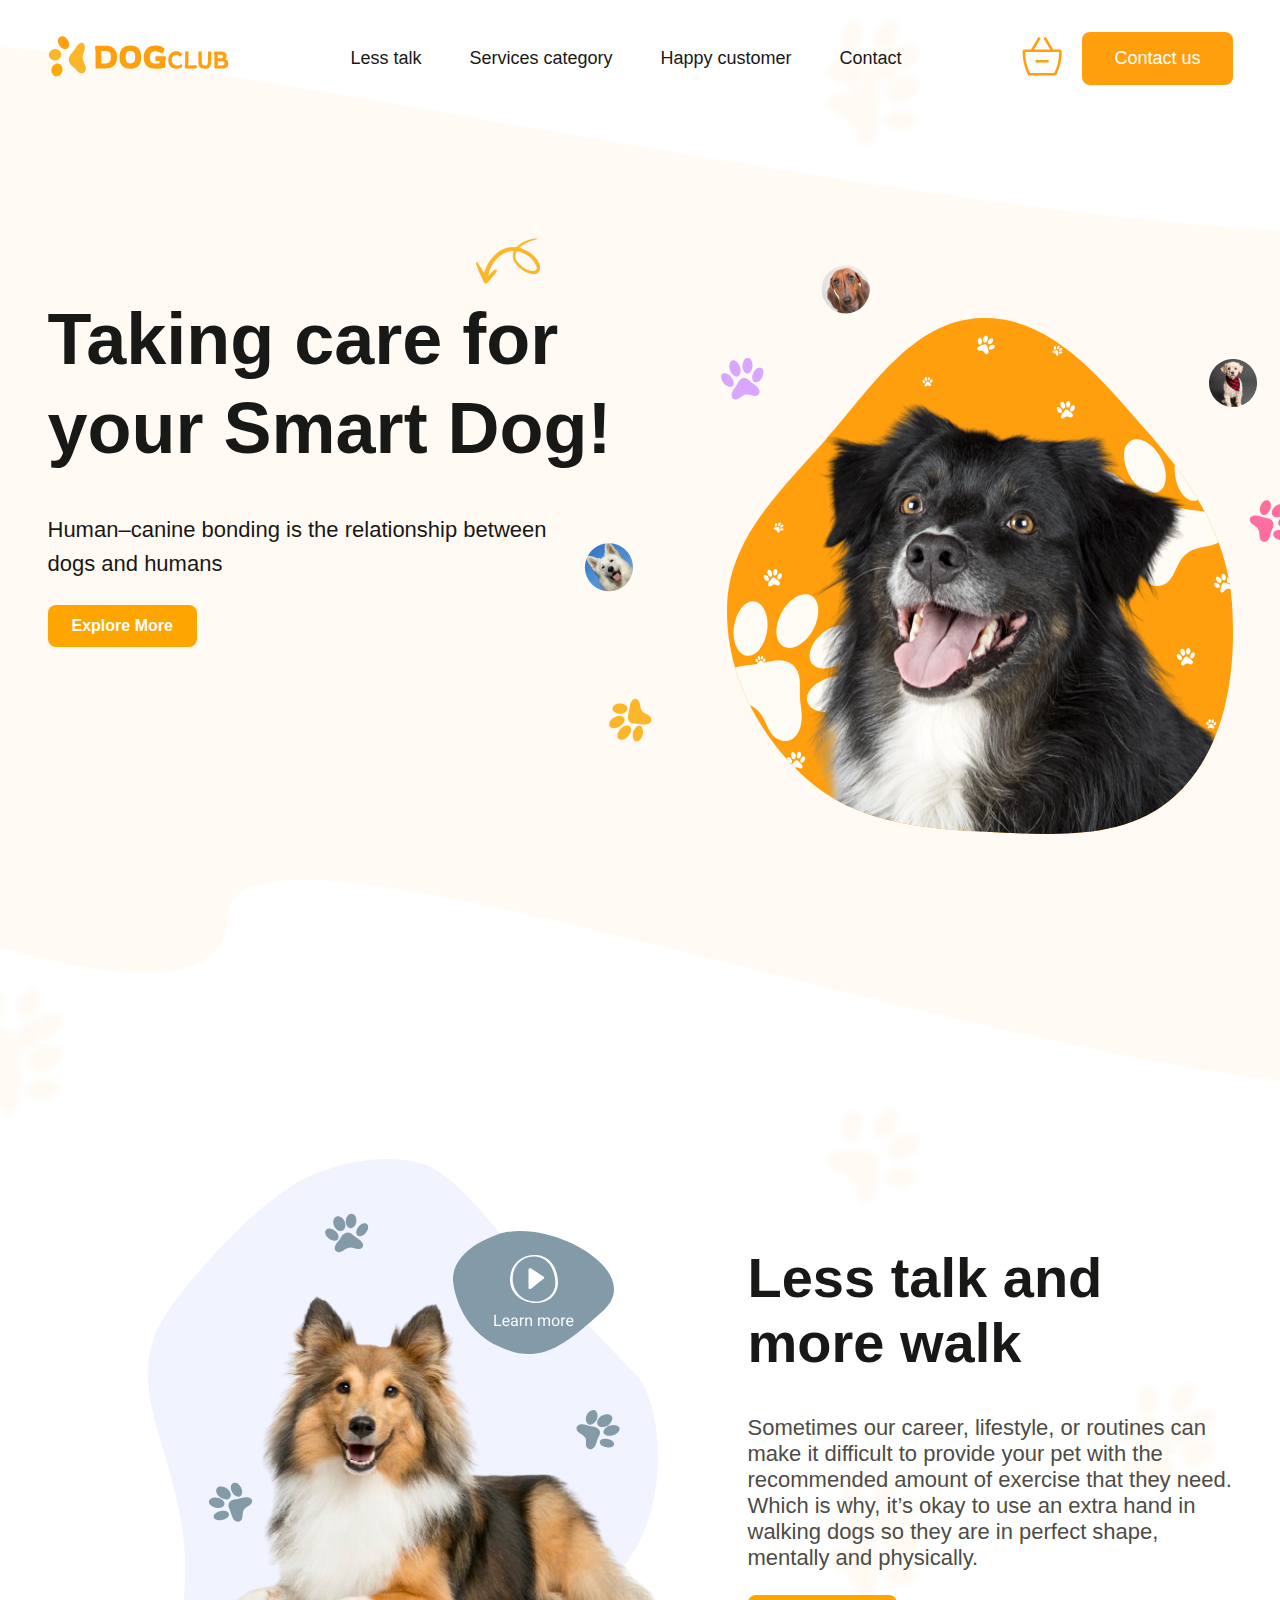
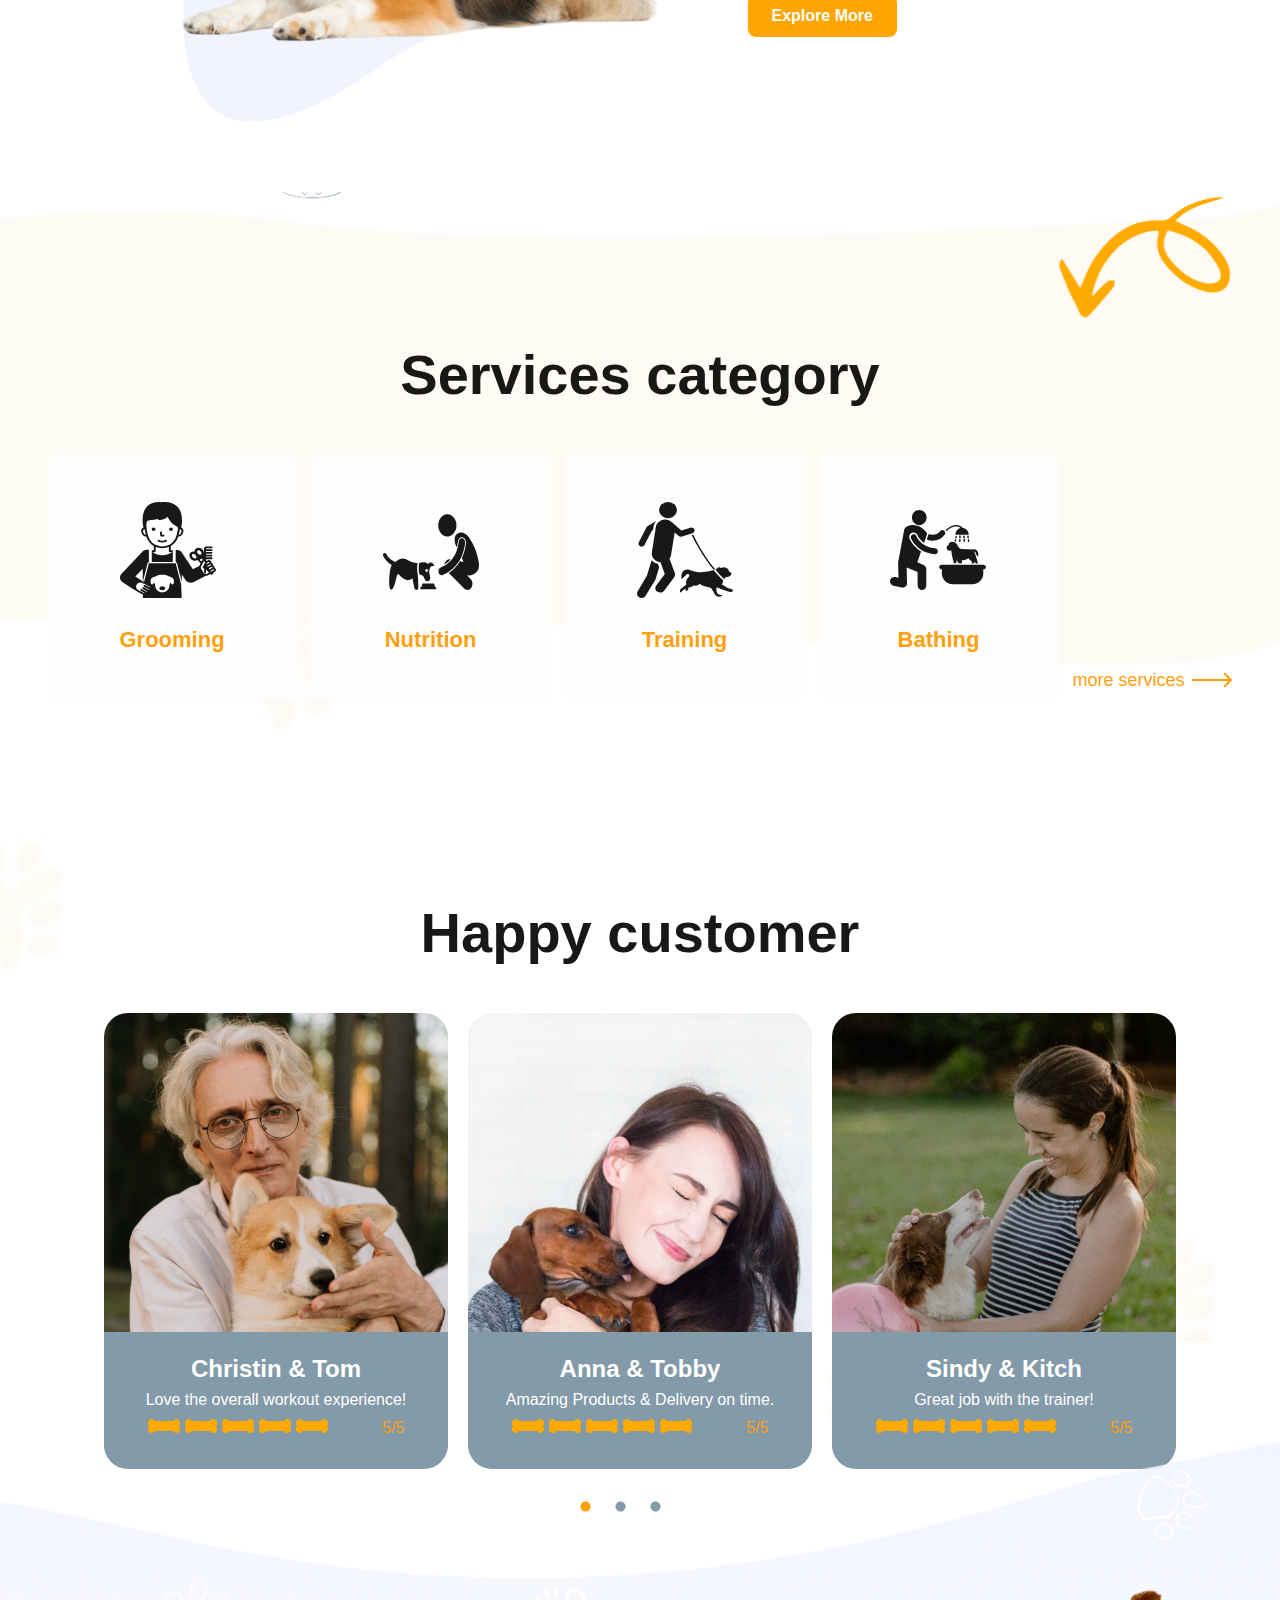
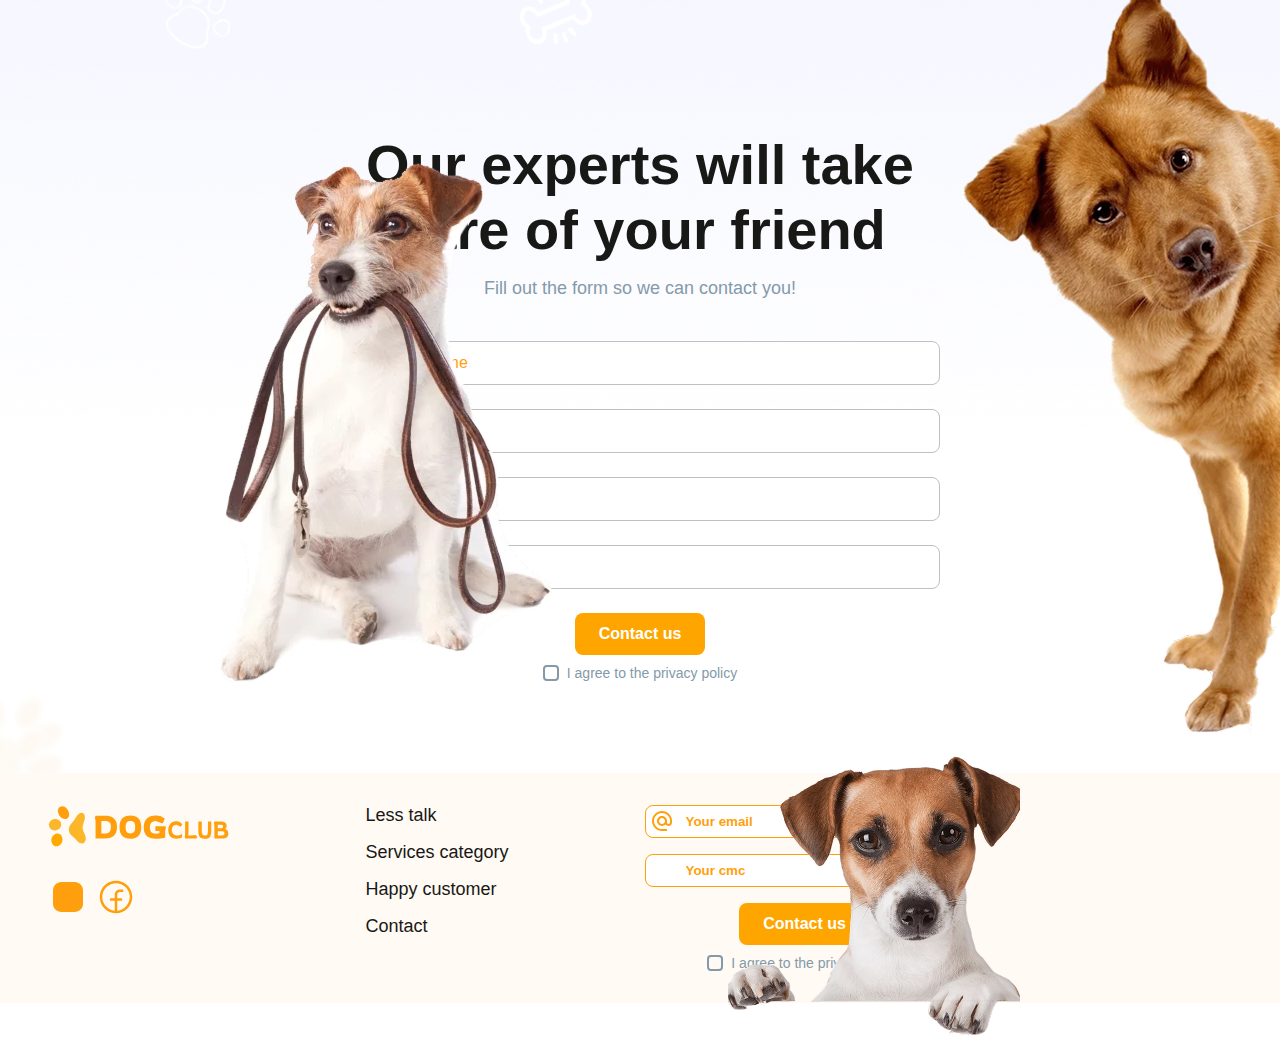
==== commit d88384cb: "Доверстав основну частину сайту" ====
--- a/index.html
+++ b/index.html
@@ -209,6 +209,62 @@
             </div>
         </section>
     </main>
-    <footer></footer>
+    <footer class="footer">
+        <div class="conteiner">
+            <div class="footer-wrap">
+                <div class="footer-item">
+                    <img src="images/logo.svg" alt="">
+                    <div class="footer-social-media">
+                        <a href="#">
+                            <svg>
+                                <use href="images/sprite.svg#icon-instagram-icon"></use>
+                            </svg>
+                        </a>
+                        <a href="#">
+                            <svg>
+                                <use href="images/sprite.svg#icon-facebook-icon"></use>
+                            </svg>
+                        </a>
+                    </div>
+                </div>
+                <div class="footer-item">
+                    <ul>
+                        <li>
+                            <a href="#">Less talk </a>
+                        </li>
+                        <li>
+                            <a href="#">Services category</a>
+                        </li>
+                        <li>
+                            <a href="#">Happy customer</a>
+                        </li>
+                        <li>
+                            <a href="#">Contact</a>
+                        </li>
+                    </ul>
+                </div>
+                <div class="footer-item">
+                    <form action="">
+                        <input type="text" placeholder="Your email">
+                        <svg>
+                            <use href="images/sprite.svg#icon-email-icon"></use>
+                        </svg>
+                    </form>
+                    <form action="">
+                        <input type="text" placeholder="Your cmc">
+                    </form>
+                    <div class="form-group">
+                        <button class="btn">Contact us</button>
+                        <label class="checkbox-label">
+                            <input type="checkbox">
+                            <span class="custom-checkbox"></span>
+                            <p>I agree to the privacy policy</p>
+                        </label>
+                    </div>
+                </div>
+                <img class="dog3" src="images/dog3.png" alt="">
+            </div>
+        </div>
+    </footer>
 </body>
 </html>--- a/main.css
+++ b/main.css
@@ -535,4 +535,76 @@
 .dog-contact img:nth-child(2){
   top:200px;
   right:0;
+}
+/* footer */
+.footer{
+  background-color:#FFFAF3;
+  position:relative;
+  margin-bottom: 50px;
+}
+.footer-wrap{
+  display:flex;
+  align-items:start;
+  gap:136px;
+  padding:32px 0;
+}
+.footer-item img{
+  margin-bottom: 24px;
+}
+.footer-item .footer-social-media{
+  display:flex;
+  gap:8px;
+}
+.footer-item .footer-social-media a svg{
+  width:40px;
+  height:40px;
+  fill:var(--second-color);
+}
+.footer-item ul{
+  display:grid;
+  gap:16px;
+}
+.footer-item ul li a{
+  font-size:18px;
+  display:inline-block;
+  color:var(--main-color);
+  text-decoration: none;
+  transition:color .4s ease;
+}
+.footer-item ul li a:hover{
+  color:var(--second-color);
+}
+.footer-item form{
+  position:relative;
+}
+.footer-item form input{
+  padding:8px 40px;
+  color:var(--second-color);
+  font-weight: 700;
+  border:1px var(--second-color) solid;
+  border-radius: 8px;
+  outline: none;
+  width:320px;
+}
+.footer-item form input:nth-child(1){
+  margin-bottom: 16px;
+}
+.footer-item form input::placeholder{
+  color:var(--second-color);
+}
+.footer-item form input:placeholder-shown{
+  color:var(--siryi);
+}
+.footer-item form svg{
+  width:24px;
+  height:24px;
+  position: absolute;
+  top:4px;
+  left:5px;
+  fill: var(--second-color);
+}
+.footer-wrap img.dog3{
+  position:absolute;
+  top:-30px;
+  right:260px;
 }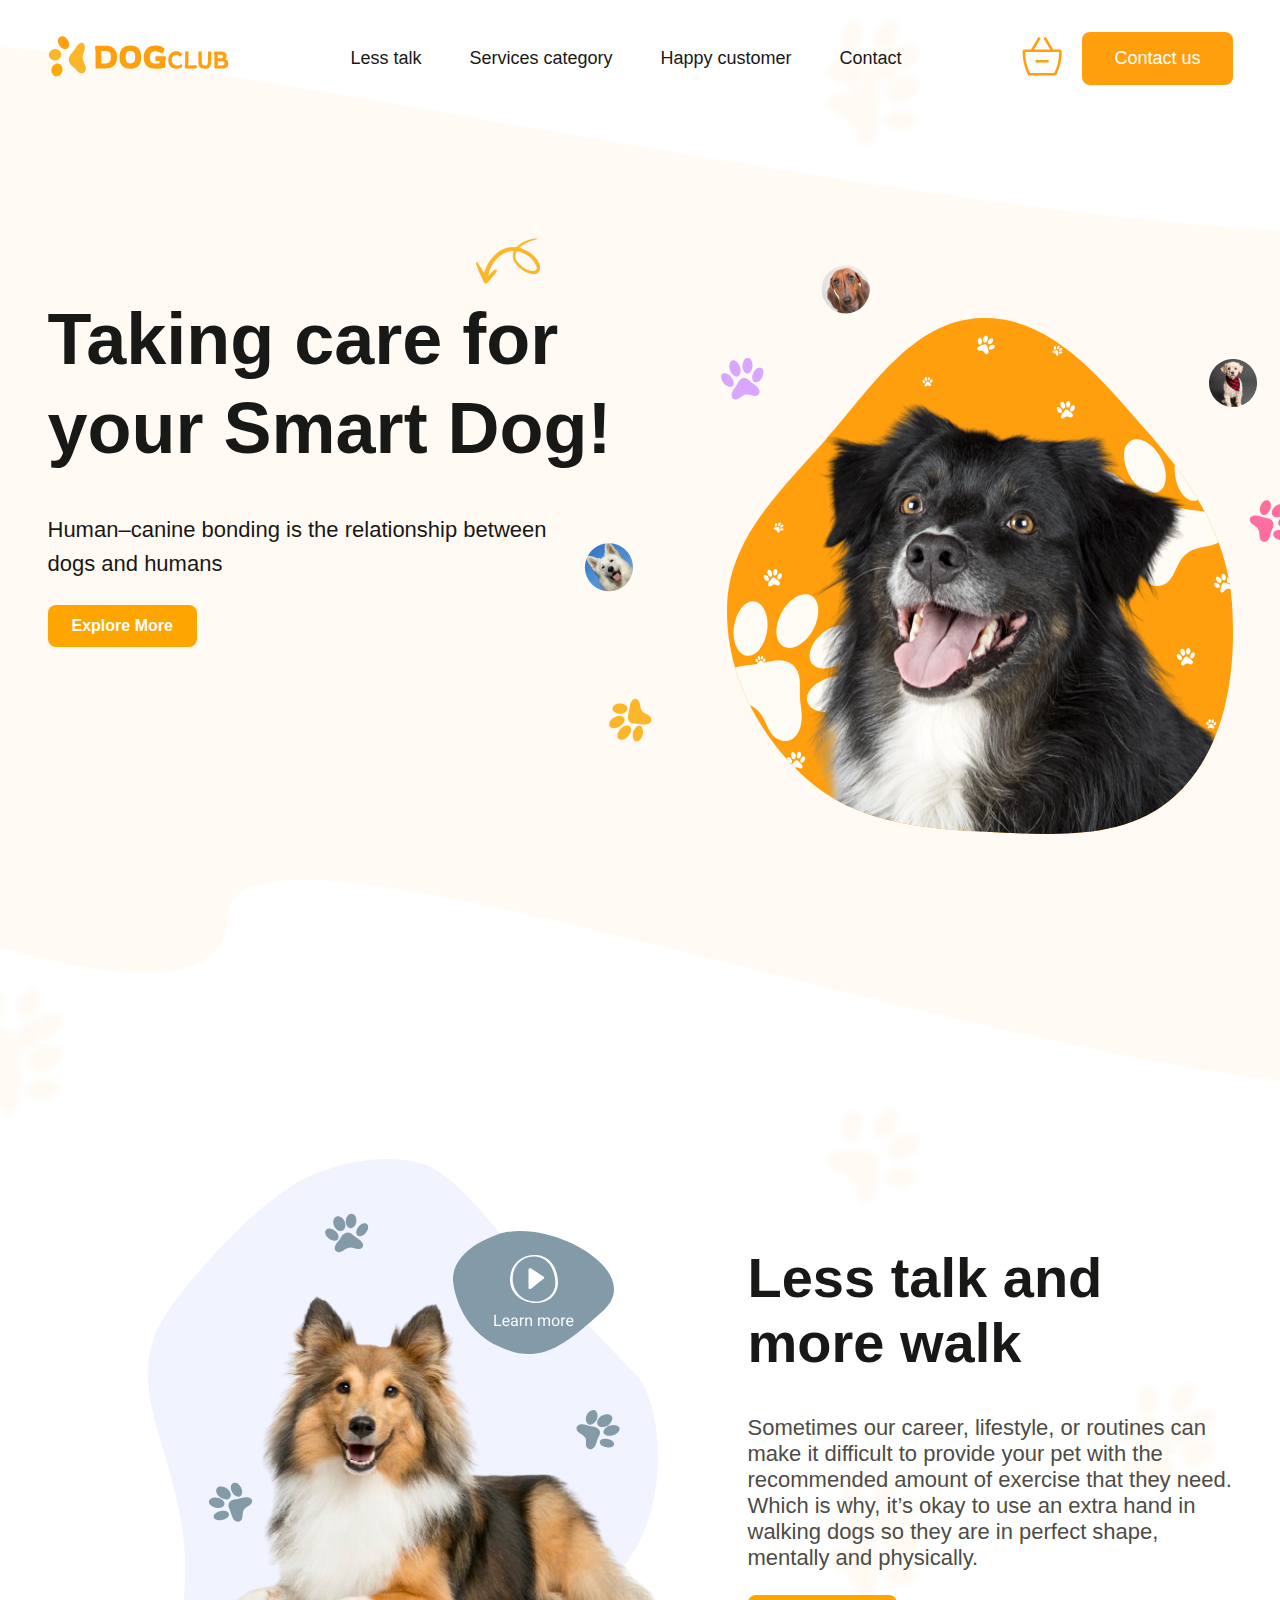
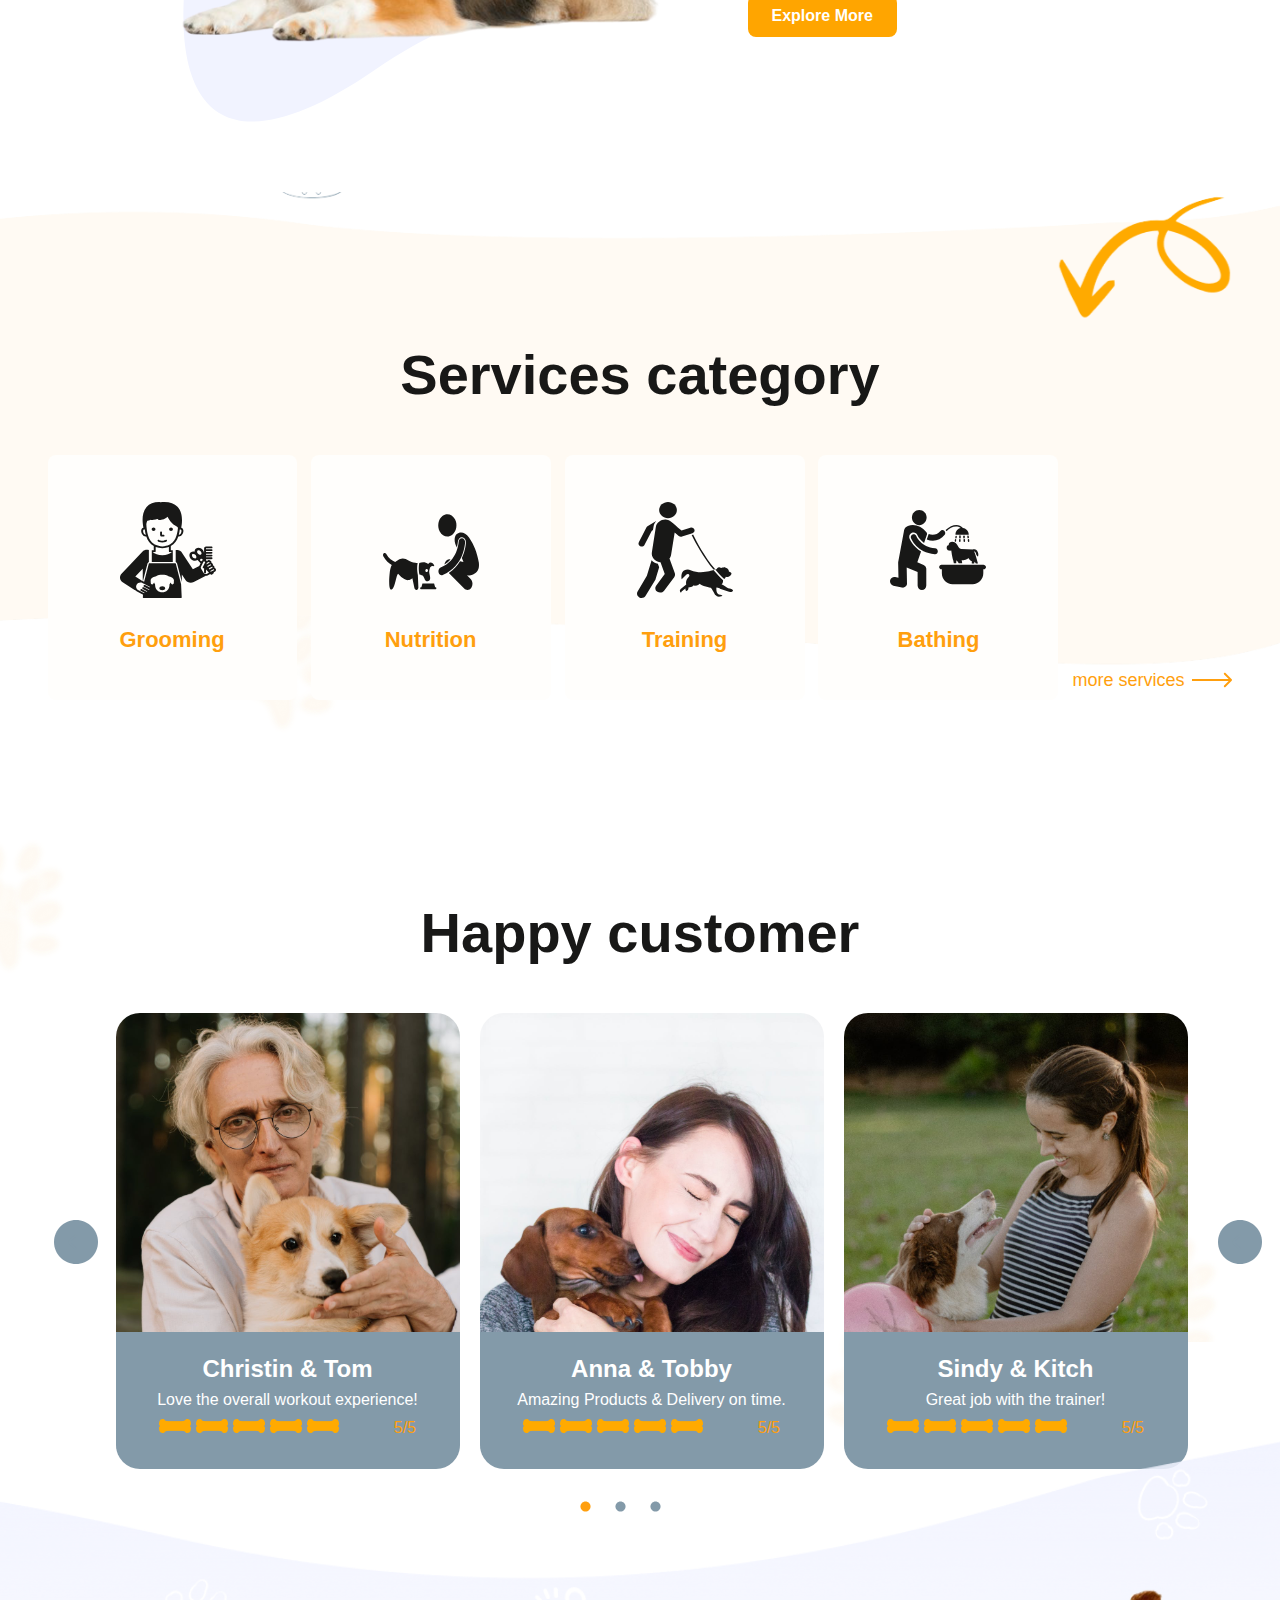
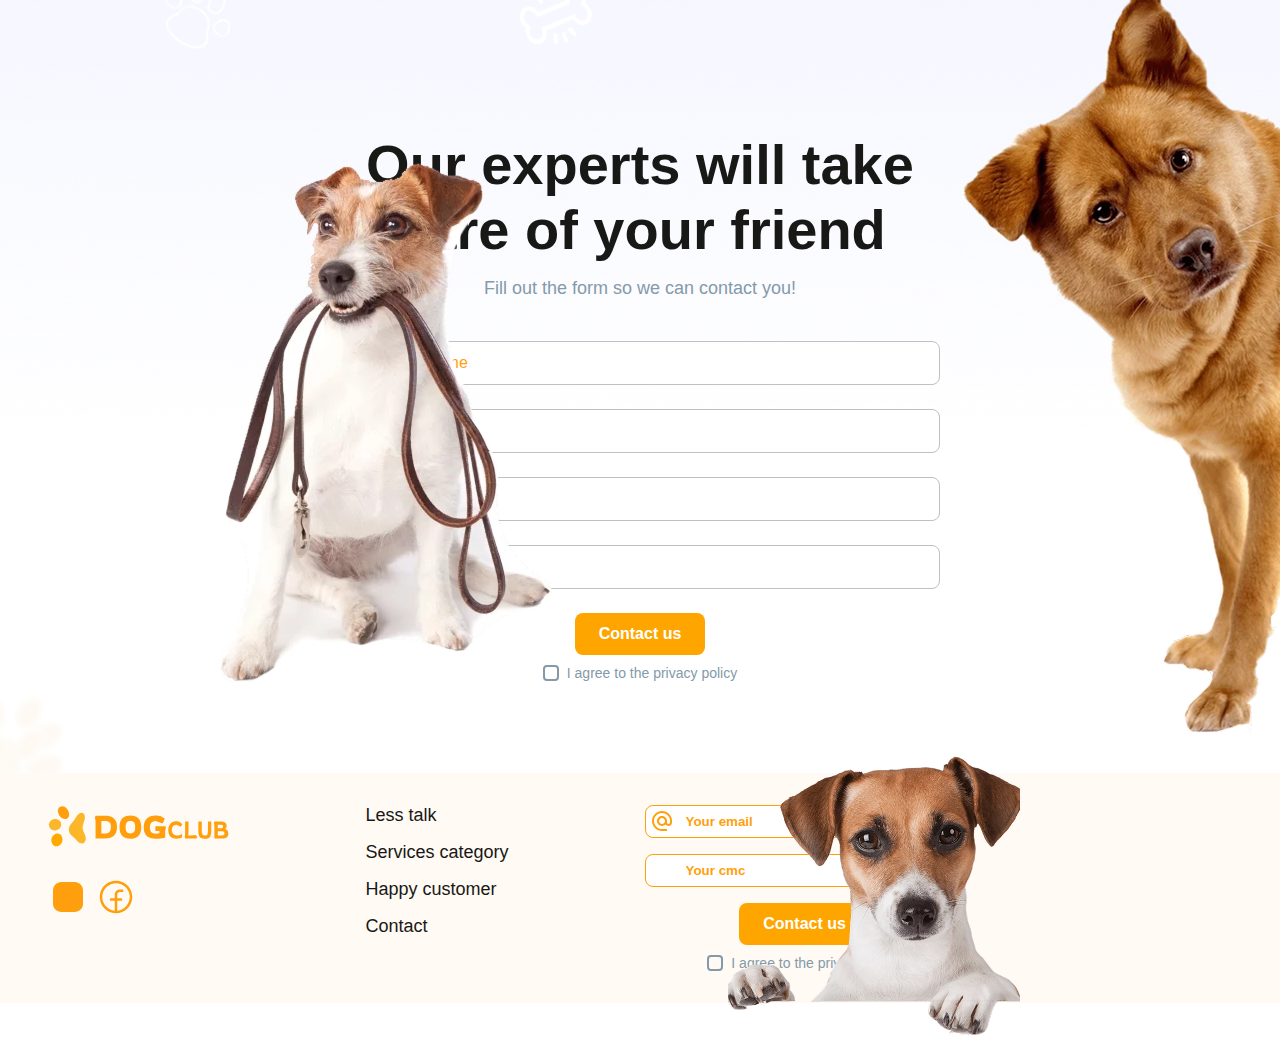
==== commit 7bad4ebf: "Фінальний результат основної частини сайту" ====
--- a/index.html
+++ b/index.html
@@ -95,6 +95,11 @@
             <div class="conteiner">
                 <h2>Happy customer </h2>
                 <div class="customer-cards">
+                    <button type="button">
+                        <svg>
+                            <use href="images/sprite.svg#icon-arrow"></use>
+                        </svg>
+                    </button>
                     <ul>
                         <li>
                             <article class="cust-cart">
@@ -148,6 +153,11 @@
                             </article>
                         </li>
                     </ul>
+                    <button type="button">
+                        <svg>
+                            <use href="images/sprite.svg#icon-arrow"></use>
+                        </svg>
+                    </button>
                 </div>
                 <div class="icon-el">
                     <svg>
@@ -266,5 +276,53 @@
             </div>
         </div>
     </footer>
+
+    <div class="backdrop">
+        <div class="modal">
+            <button class="modal-btn-close" type="button">
+                <img src="images/close.svg" alt="">
+            </button>
+            <div class="contact-modal">
+                <h2>Our experts will take care of your friend</h2>
+                <p class="contactp">Fill out the form so we can contact you!</p>
+                <div class="contact-form">
+                    <form action="">
+                        <svg>
+                            <use href="images/sprite.svg#icon-people-icon"></use>
+                        </svg>
+                        <input type="text" placeholder="Your name">
+                    </form>
+                    <form action="">
+                        <svg>
+                            <use href="images/sprite.svg#icon-pet-name-icon"></use>
+                        </svg>
+                        <input type="text" placeholder="Pet name">
+                    </form>
+                    <form action="">
+                        <svg>
+                            <use href="images/sprite.svg#icon-phone-icon"></use>
+                        </svg>
+                        <input type="text" placeholder="Your phone">
+                    </form>
+                    <form action="">
+                        <svg>
+                            <use href="images/sprite.svg#icon-email-icon"></use>
+                        </svg>
+                        <input type="text" placeholder="Your email">
+                    </form>
+                </div>
+                <div class="form-group">
+                    <button class="btn">Contact us</button>
+                    <label class="checkbox-label">
+                        <input type="checkbox">
+                        <span class="custom-checkbox"></span>
+                        <p>I agree to the privacy policy</p>
+                    </label>
+                </div>
+           </div>
+        </div>
+    </div>
+
+    <script src="modal.js"></script>
 </body>
 </html>--- a/main.css
+++ b/main.css
@@ -342,6 +342,21 @@
 }
 .customer-cards{
   margin-bottom:32px;
+  display:flex;
+  align-items:center;
+  gap:24px
+}
+.customer-cards button{
+  width:44px;
+  height:44px;
+  background-color: transparent;
+  border:none;
+}
+.customer-cards svg{
+  width:44px;
+  height:44px;
+  fill:#839AA9;
+  flex-shrink: 0;
 }
 .customer-cards ul{
   display:flex;
@@ -607,4 +622,69 @@
   position:absolute;
   top:-30px;
   right:260px;
+}
+
+/* modal */
+.backdrop {
+  position: fixed;
+  top: 0;
+  left: 0;
+  right:0;
+  bottom:0;
+  width: 100%;
+  height: 100%;
+  background: rgba(0, 0, 0, 0.5);
+  display: flex;
+  align-items: center;
+  justify-content: center;
+  opacity: 0;
+  visibility: hidden;
+  transition: opacity 0.3s ease, visibility 0.3s ease;
+}
+
+.backdrop.is-open {
+  opacity: 1;
+  visibility: visible;
+}
+
+.modal {
+  width:880px;
+  height:880px;
+  background: #FFFAF3;
+  padding: 20px;
+  border-radius: 8px;
+  box-shadow: 0 0 10px rgba(0, 0, 0, 0.3);
+}
+.modal {
+  position: relative;
+}
+
+.modal-btn-close {
+  position: absolute;
+  background-color: transparent;
+  border:none;
+  top: 40px;
+  right: 50px;
+}
+.contact-modal{
+  padding:142px 90px;
+}
+.contact-modal h2{
+  text-align:center;
+  max-width: 700px;
+  margin:0 auto;
+  font-size: 56px;
+  line-height:69px;
+  font-weight: 900;
+  margin-bottom: 16px;
+}
+.contact-modal p.contactp{
+  text-align:center;
+  max-width: 700px;
+  margin:0 auto;
+  color:var(--siryi);
+  font-size: 18px;
+  line-height:24px;
+  font-weight: 400;
+  margin-bottom: 42px;
 }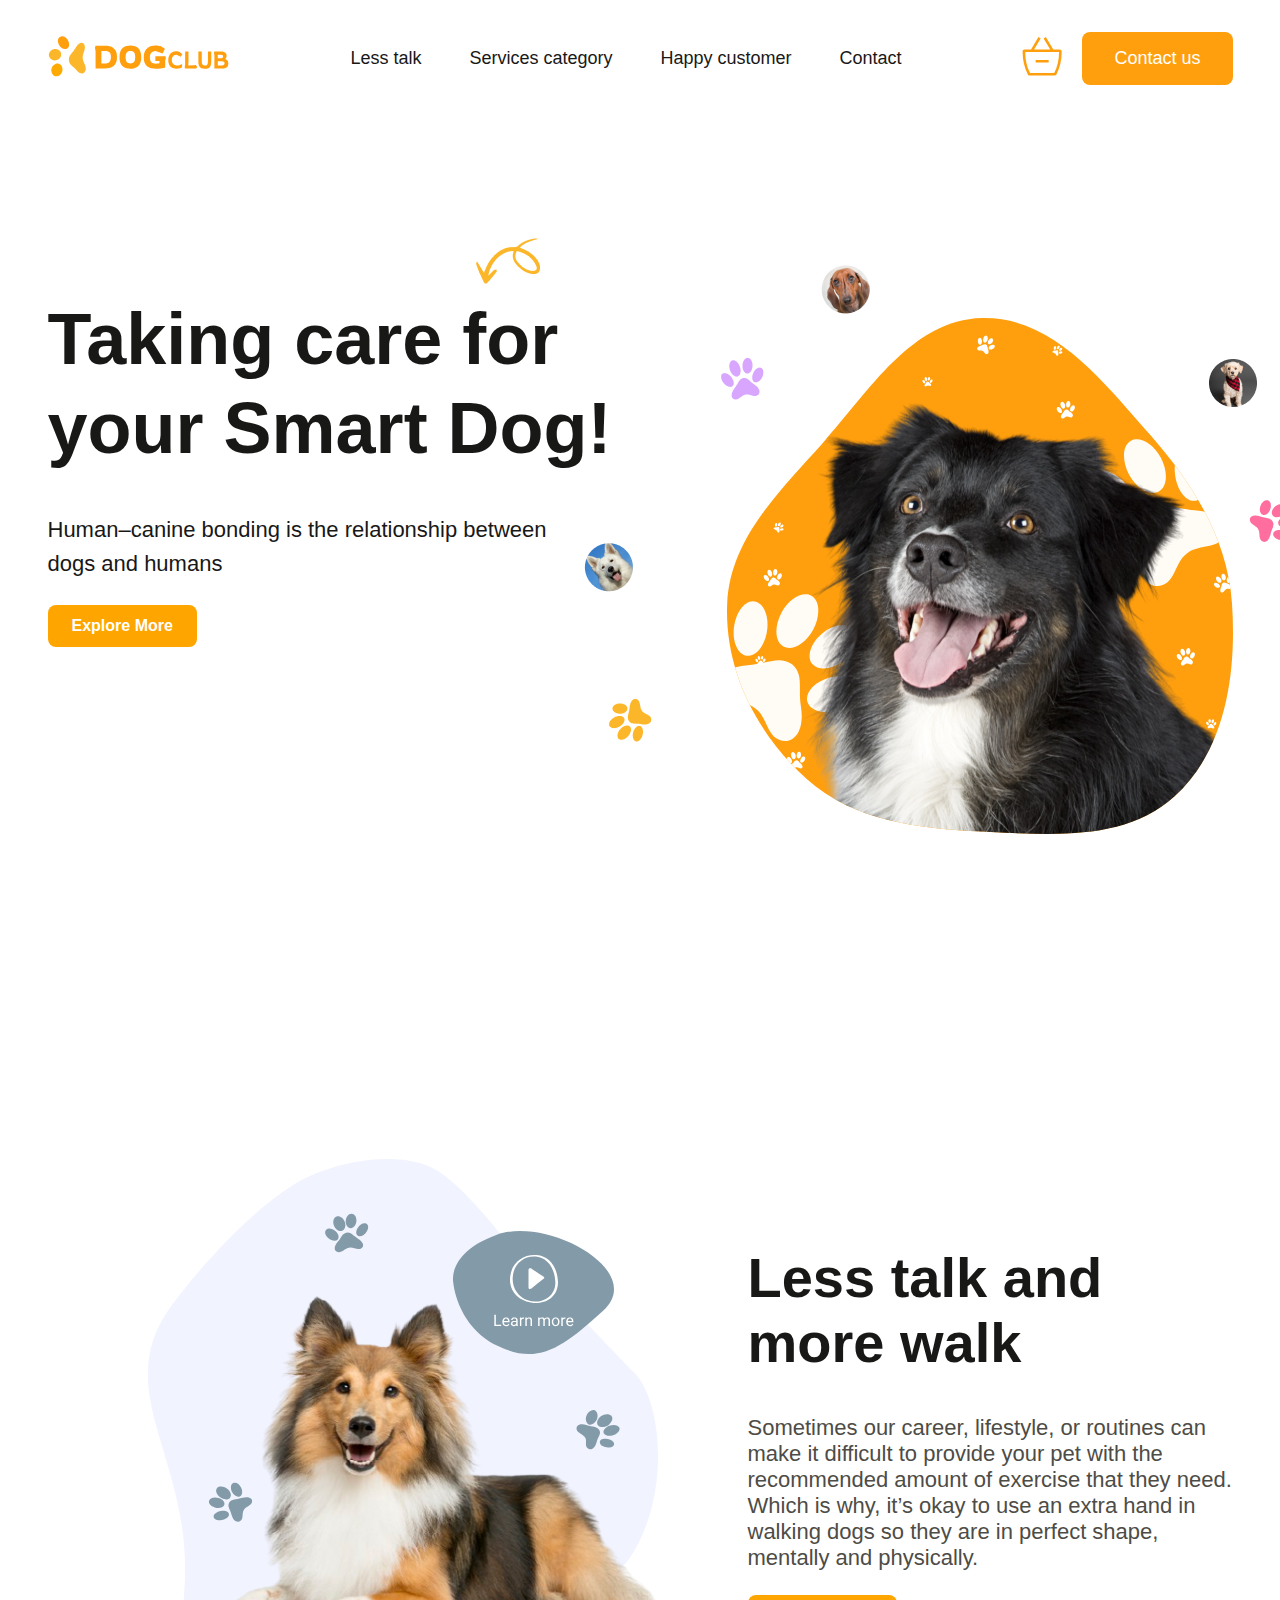
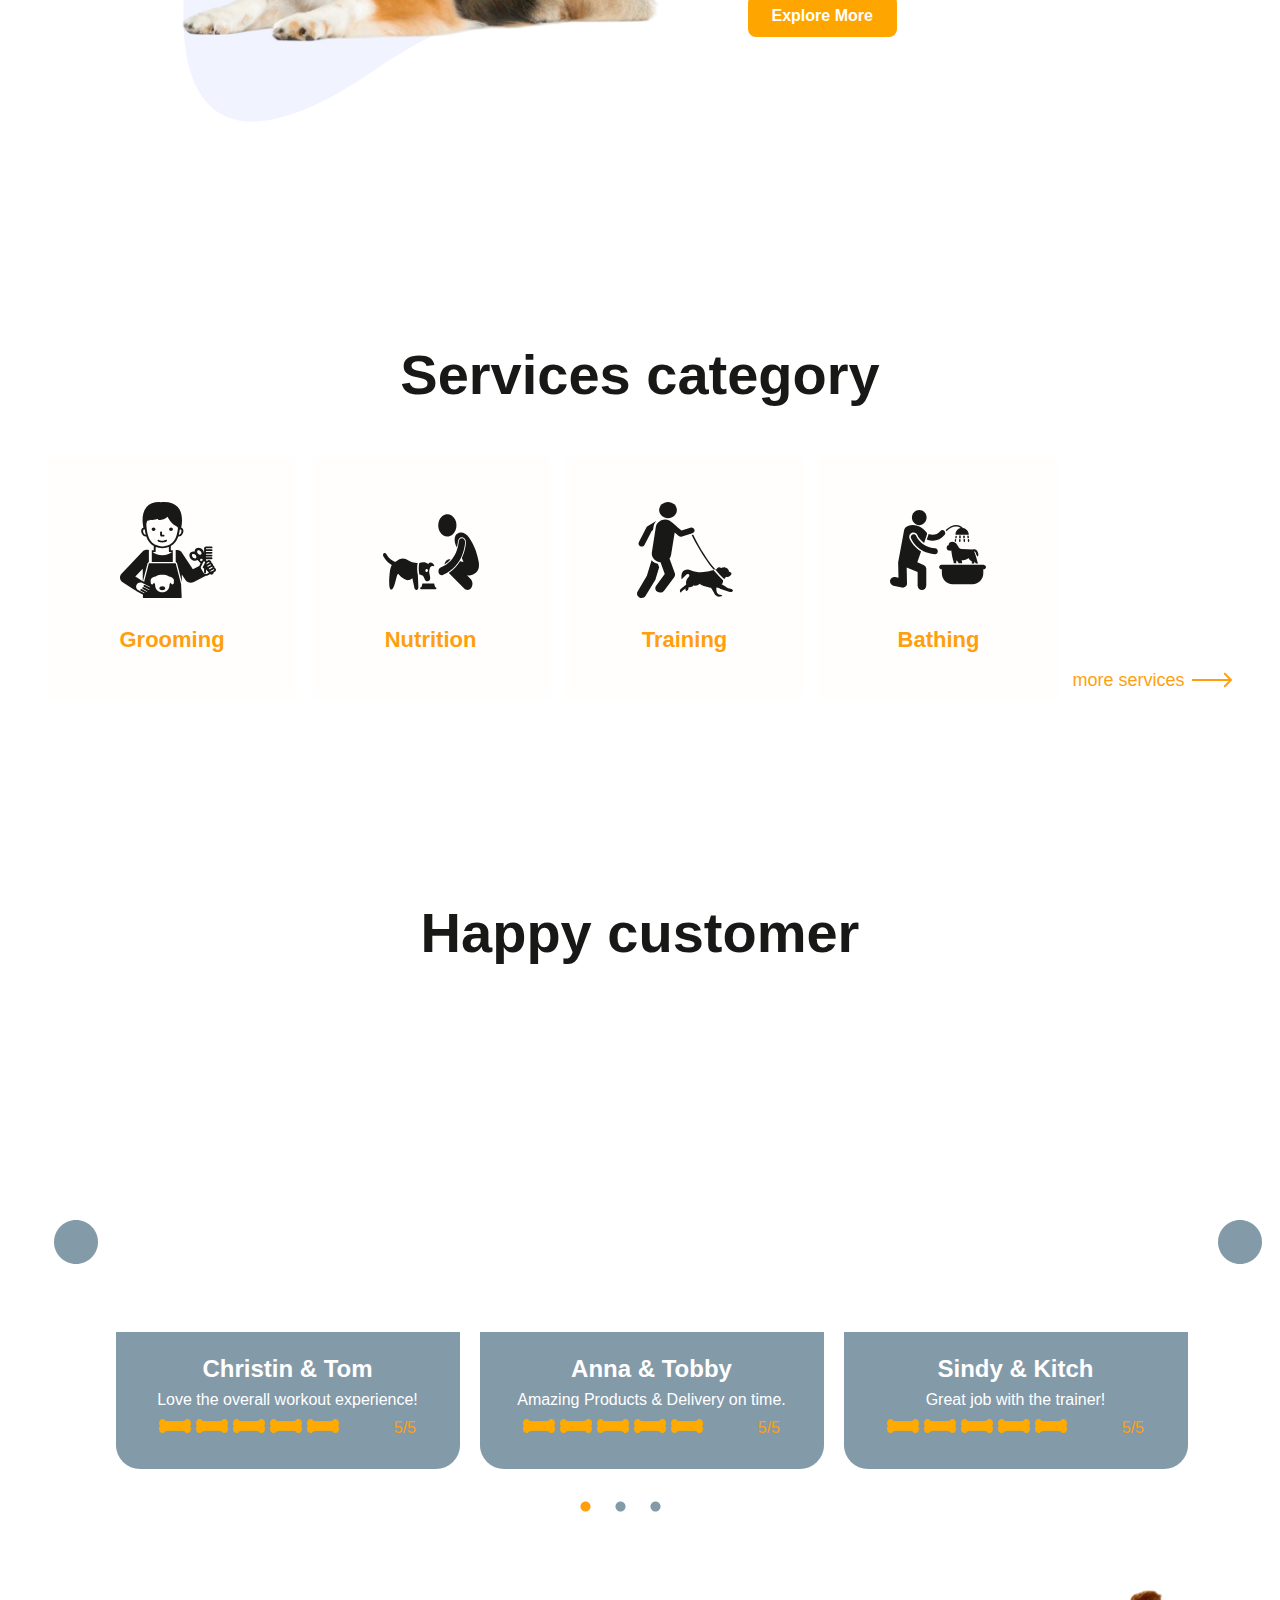
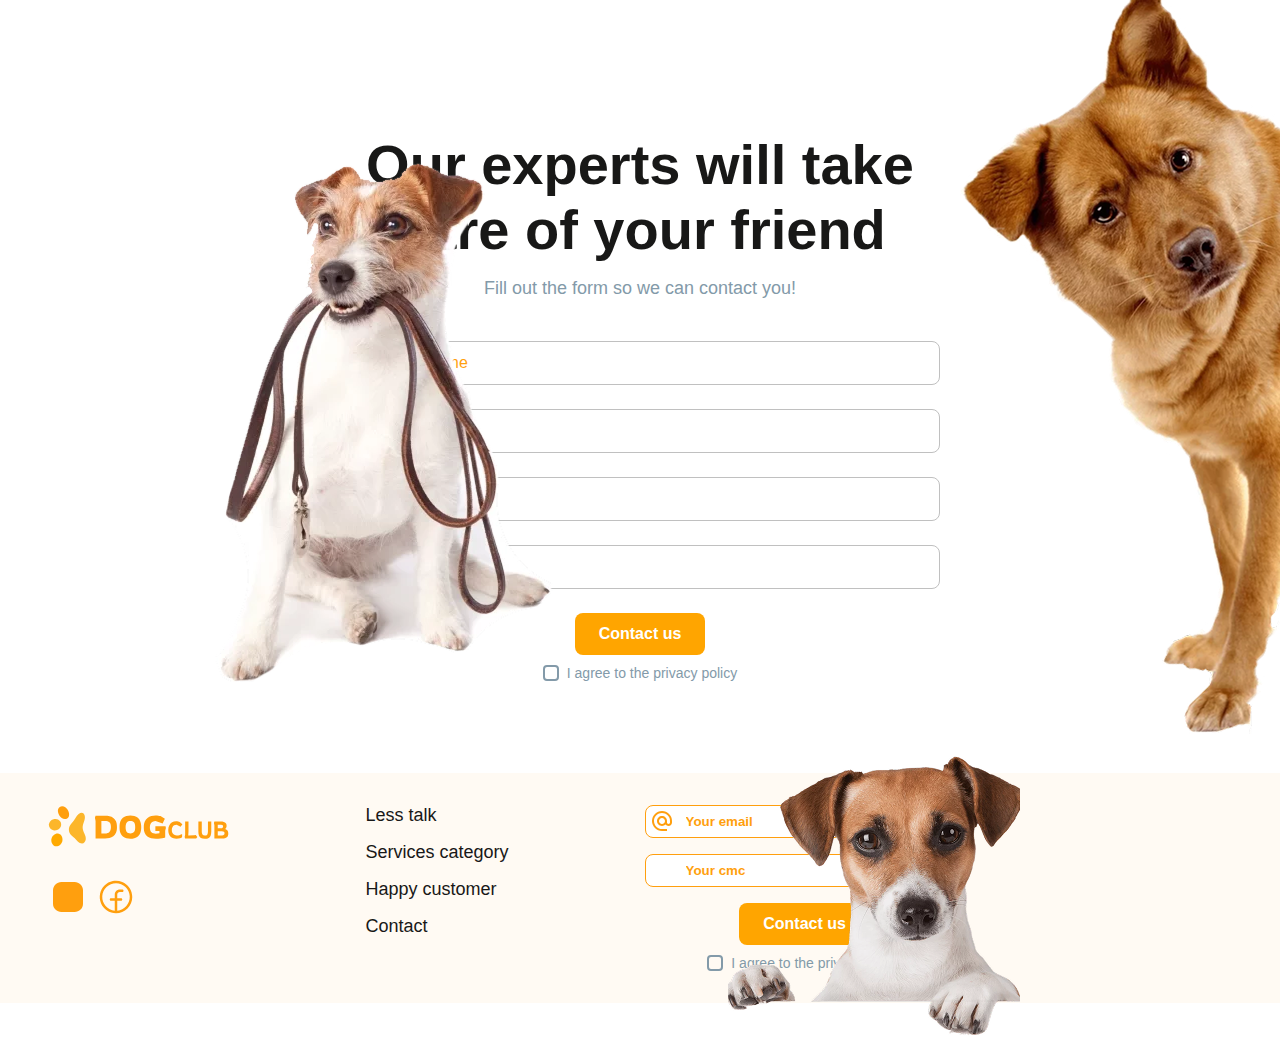
==== commit da5fd5b1: "Завершення сайту коду(без адаптивності)" ====
--- a/index.html
+++ b/index.html
@@ -4,23 +4,23 @@
     <meta charset="UTF-8">
     <meta name="viewport" content="width=device-width, initial-scale=1.0">
     <title>Dog club</title>
-    <link rel="stylesheet" href="main.css">
+    <link rel="stylesheet" href="/scss/main.css">
 </head>
 <body>
     <header>
         <div class="conteiner">
             <div class="header-wrap">
                 <nav>
-                    <a class="logo" href="#"><img src="images/logo.svg" alt=""></a>
+                    <a class="logo" href="index.html"><img src="images/logo.svg" alt=""></a>
                     <ul>
-                        <li><a href="#">Less talk</a></li>
-                        <li><a href="#">Services category</a></li>
-                        <li><a href="#">Happy customer</a></li>
-                        <li><a href="#">Contact</a></li>
+                        <li><a href="#Lesstalk">Less talk</a></li>
+                        <li><a href="#Servicescategory">Services category</a></li>
+                        <li><a href="#Happycustomer">Happy customer</a></li>
+                        <li><a href="#Contact">Contact</a></li>
                     </ul>
                 </nav>
                 <div class="header-basket-contact">
-                    <a href="#">
+                    <a href="customer-landing.html">
                         <svg>
                             <use href="images/sprite.svg#icon-basket"></use>
                         </svg>
@@ -48,7 +48,7 @@
                 </div>
             </div>
         </section>
-        <section class="section more-walk">
+        <section id="Lesstalk" class="section more-walk">
             <div class="conteiner">
                 <div class="more-walk-wrap">
                     <img src="images/more-walk-dog.svg" alt="">
@@ -60,7 +60,7 @@
                 </div>
             </div>
         </section>
-        <section class="service">
+        <section id="Servicescategory" class="service">
             <div class="conteiner">
                 <div class="services-inner">
                     <h2>Services category</h2>
@@ -91,7 +91,7 @@
                 </div>
             </div>
         </section>
-        <section class="customer">
+        <section id="Happycustomer" class="customer">
             <div class="conteiner">
                 <h2>Happy customer </h2>
                 <div class="customer-cards">
@@ -172,7 +172,7 @@
                 </div>
             </div>
         </section>
-        <section class="contact">
+        <section id="Contact" class="contact">
             <div class="conteiner">
                <div class="contact-inner">
                     <h2>Our experts will take care of your friend</h2>
@@ -204,7 +204,7 @@
                         </form>
                     </div>
                     <div class="form-group">
-                        <button class="btn">Contact us</button>
+                        <button  type="submit" class="btn">Contact us</button>
                         <label class="checkbox-label">
                             <input type="checkbox">
                             <span class="custom-checkbox"></span>
@@ -312,7 +312,7 @@
                     </form>
                 </div>
                 <div class="form-group">
-                    <button class="btn">Contact us</button>
+                    <button type="submit" class="btn">Contact us</button>
                     <label class="checkbox-label">
                         <input type="checkbox">
                         <span class="custom-checkbox"></span>
--- a/scss/main.css
+++ b/scss/main.css
@@ -0,0 +1,971 @@
+@charset "UTF-8";
+/* roboto-100 - latin */
+@font-face {
+  font-display: swap; /* Check https://developer.mozilla.org/en-US/docs/Web/CSS/@font-face/font-display for other options. */
+  font-family: "Roboto";
+  font-style: normal;
+  font-weight: 100;
+  src: url("../fonts/roboto-v47-latin-100.woff2") format("woff2"); /* Chrome 36+, Opera 23+, Firefox 39+, Safari 12+, iOS 10+ */
+}
+/* roboto-200 - latin */
+@font-face {
+  font-display: swap; /* Check https://developer.mozilla.org/en-US/docs/Web/CSS/@font-face/font-display for other options. */
+  font-family: "Roboto";
+  font-style: normal;
+  font-weight: 200;
+  src: url("../fonts/roboto-v47-latin-200.woff2") format("woff2"); /* Chrome 36+, Opera 23+, Firefox 39+, Safari 12+, iOS 10+ */
+}
+/* roboto-300 - latin */
+@font-face {
+  font-display: swap; /* Check https://developer.mozilla.org/en-US/docs/Web/CSS/@font-face/font-display for other options. */
+  font-family: "Roboto";
+  font-style: normal;
+  font-weight: 300;
+  src: url("../fonts/roboto-v47-latin-300.woff2") format("woff2"); /* Chrome 36+, Opera 23+, Firefox 39+, Safari 12+, iOS 10+ */
+}
+/* roboto-regular - latin */
+@font-face {
+  font-display: swap; /* Check https://developer.mozilla.org/en-US/docs/Web/CSS/@font-face/font-display for other options. */
+  font-family: "Roboto";
+  font-style: normal;
+  font-weight: 400;
+  src: url("../fonts/roboto-v47-latin-regular.woff2") format("woff2"); /* Chrome 36+, Opera 23+, Firefox 39+, Safari 12+, iOS 10+ */
+}
+/* roboto-500 - latin */
+@font-face {
+  font-display: swap; /* Check https://developer.mozilla.org/en-US/docs/Web/CSS/@font-face/font-display for other options. */
+  font-family: "Roboto";
+  font-style: normal;
+  font-weight: 500;
+  src: url("../fonts/roboto-v47-latin-500.woff2") format("woff2"); /* Chrome 36+, Opera 23+, Firefox 39+, Safari 12+, iOS 10+ */
+}
+/* roboto-600 - latin */
+@font-face {
+  font-display: swap; /* Check https://developer.mozilla.org/en-US/docs/Web/CSS/@font-face/font-display for other options. */
+  font-family: "Roboto";
+  font-style: normal;
+  font-weight: 600;
+  src: url("../fonts/roboto-v47-latin-600.woff2") format("woff2"); /* Chrome 36+, Opera 23+, Firefox 39+, Safari 12+, iOS 10+ */
+}
+/* roboto-700 - latin */
+@font-face {
+  font-display: swap; /* Check https://developer.mozilla.org/en-US/docs/Web/CSS/@font-face/font-display for other options. */
+  font-family: "Roboto";
+  font-style: normal;
+  font-weight: 700;
+  src: url("../fonts/roboto-v47-latin-700.woff2") format("woff2"); /* Chrome 36+, Opera 23+, Firefox 39+, Safari 12+, iOS 10+ */
+}
+/* roboto-800 - latin */
+@font-face {
+  font-display: swap; /* Check https://developer.mozilla.org/en-US/docs/Web/CSS/@font-face/font-display for other options. */
+  font-family: "Roboto";
+  font-style: normal;
+  font-weight: 800;
+  src: url("../fonts/roboto-v47-latin-800.woff2") format("woff2"); /* Chrome 36+, Opera 23+, Firefox 39+, Safari 12+, iOS 10+ */
+}
+/* roboto-900 - latin */
+@font-face {
+  font-display: swap; /* Check https://developer.mozilla.org/en-US/docs/Web/CSS/@font-face/font-display for other options. */
+  font-family: "Roboto";
+  font-style: normal;
+  font-weight: 900;
+  src: url("../fonts/roboto-v47-latin-900.woff2") format("woff2"); /* Chrome 36+, Opera 23+, Firefox 39+, Safari 12+, iOS 10+ */
+}
+/* rowdies-300 - latin */
+@font-face {
+  font-display: swap; /* Check https://developer.mozilla.org/en-US/docs/Web/CSS/@font-face/font-display for other options. */
+  font-family: "Rowdies";
+  font-style: normal;
+  font-weight: 300;
+  src: url("../fonts/rowdies-v17-latin-300.woff2") format("woff2"); /* Chrome 36+, Opera 23+, Firefox 39+, Safari 12+, iOS 10+ */
+}
+/* rowdies-regular - latin */
+@font-face {
+  font-display: swap; /* Check https://developer.mozilla.org/en-US/docs/Web/CSS/@font-face/font-display for other options. */
+  font-family: "Rowdies";
+  font-style: normal;
+  font-weight: 400;
+  src: url("../fonts/rowdies-v17-latin-regular.woff2") format("woff2"); /* Chrome 36+, Opera 23+, Firefox 39+, Safari 12+, iOS 10+ */
+}
+/* rowdies-700 - latin */
+@font-face {
+  font-display: swap; /* Check https://developer.mozilla.org/en-US/docs/Web/CSS/@font-face/font-display for other options. */
+  font-family: "Rowdies";
+  font-style: normal;
+  font-weight: 700;
+  src: url("../fonts/rowdies-v17-latin-700.woff2") format("woff2"); /* Chrome 36+, Opera 23+, Firefox 39+, Safari 12+, iOS 10+ */
+}
+/* Base settenings */
+*, *::before, *::after {
+  box-sizing: border-box;
+}
+
+html, body {
+  margin: 0;
+  padding: 0;
+  font-family: "Roboto", sans-serif;
+  font-size: 18px;
+  font-weight: 400;
+  color: var(--main-color);
+  scroll-behavior: smooth;
+  background-image: url(images/background.png);
+}
+
+p, h1, h2, h3, h4, h5, h6, a, ul, li {
+  margin: 0;
+  padding: 0;
+}
+
+ul {
+  list-style: none;
+}
+
+.conteiner {
+  max-width: calc(100% - 40px);
+  padding: 0 20px;
+  width: 1225px;
+  margin: 0 auto;
+}
+
+:root {
+  --main-color:#181817;
+  --second-color:#FF9F0E;
+  --siryi:#839AA9;
+}
+
+/* HEADER */
+.header-wrap {
+  margin-top: 32px;
+  display: flex;
+  align-items: center;
+  gap: 20px;
+}
+
+.header-wrap nav {
+  display: flex;
+  align-items: center;
+  flex-grow: 1;
+  gap: 20px;
+}
+
+.header-wrap nav a.logo {
+  flex-grow: 1;
+}
+
+.header-wrap nav ul {
+  display: flex;
+  flex-grow: 1;
+  align-items: center;
+  gap: 48px;
+}
+
+.header-wrap nav ul li a {
+  color: var(--main-color);
+  text-decoration: none;
+  display: inline-block;
+  transition: color 0.4s ease;
+}
+
+.header-wrap nav ul li a:hover {
+  color: var(--second-color);
+}
+
+.header-basket-contact {
+  display: flex;
+  gap: 20px;
+  align-items: center;
+  flex-shrink: 0;
+}
+
+.header-basket-contact svg {
+  height: 40px;
+  width: 40px;
+  fill: var(--second-color);
+}
+
+.header-basket-contact button {
+  padding: 16px 32px;
+  background-color: var(--second-color);
+  border-radius: 8px;
+  transition: all 0.4s ease;
+  border: none;
+  color: #fff;
+  font-size: 18px;
+  cursor: pointer;
+  font-weight: 500;
+}
+
+.header-basket-contact button:hover {
+  background-color: #fff;
+  color: #FF9F0E;
+}
+
+/* main */
+/* Smart-dog */
+.smart-dog {
+  background-image: url(images/smart-dog-bg.png);
+  background-repeat: no-repeat;
+  background-size: cover;
+  margin-top: -40px;
+}
+
+.smart-dog-wrap {
+  display: flex;
+  justify-content: space-between;
+  gap: 65px;
+  padding-top: 250px;
+  padding-bottom: 250px;
+}
+
+.smart-dog-hero h1 {
+  max-width: 635px;
+  font-size: 72px;
+  line-height: 89px;
+  letter-spacing: 5%;
+  margin-bottom: 40px;
+  font-family: "Rowdies", sans-serif;
+  font-weight: 900;
+}
+
+.smart-dog-hero p {
+  font-size: 22px;
+  line-height: 34px;
+  margin-bottom: 24px;
+  max-width: 500px;
+}
+
+button.btn {
+  padding: 16px 32px;
+  background-color: var(--second-color);
+  border: none;
+  border-radius: 8px;
+  color: #fff;
+  font-size: 18px;
+  font-weight: 500;
+  cursor: pointer;
+  transition: all 0.4s ease;
+}
+
+button.btn:hover {
+  color: var(--second-color);
+  background-color: #fff;
+}
+
+.smart-dog-img {
+  padding-top: 23px;
+  position: relative;
+}
+
+.smart-dog img.img-smart-dog {
+  width: 506px;
+  height: auto;
+}
+
+.img-smart-element {
+  position: absolute;
+  top: -60px;
+  right: -70px;
+}
+
+/* more-walk */
+.more-walk {
+  background-image: url(images/background.png);
+  background-repeat: no-repeat;
+}
+
+.more-walk-wrap {
+  display: flex;
+  align-items: center;
+  gap: 24px;
+}
+
+.more-talk-txt h2 {
+  font-size: 56px;
+  font-weight: 900;
+  font-family: "Rowdies", sans-serif;
+  margin-bottom: 40px;
+}
+
+.more-talk-txt p {
+  max-width: 640px;
+  font-size: 22px;
+  margin-bottom: 24px;
+  color: #4E4C46;
+}
+
+/* service */
+.service {
+  background-image: url(images/background-yellow.png);
+  background-size: 100% auto;
+  background-repeat: repeat-x;
+  padding-bottom: 200px;
+}
+
+.services-inner {
+  padding-top: 150px;
+}
+
+.services-inner h2 {
+  text-align: center;
+  font-size: 56px;
+  font-weight: bold;
+  font-weight: 900;
+  margin-bottom: 48px;
+}
+
+.services-items {
+  display: flex;
+  justify-content: space-between;
+  align-items: end;
+  gap: 10px;
+}
+
+.service-item {
+  padding: 47px 72px;
+  background-color: #FFFEFC;
+  border-radius: 8px;
+}
+
+.service-item img {
+  margin-bottom: 24px;
+}
+
+.service-item h4 {
+  text-align: center;
+  color: var(--second-color);
+  font-size: 22px;
+  font-weight: 600;
+}
+
+.services-items a {
+  margin: 0;
+  padding: 0;
+  display: flex;
+  align-items: center;
+  gap: 8px;
+}
+
+.services-items a svg {
+  width: 40px;
+  height: 40px;
+  fill: var(--second-color);
+}
+
+.services-items a {
+  color: var(--second-color);
+  text-decoration: none;
+  font-size: 18px;
+}
+
+/* customer */
+.customer h2 {
+  font-size: 56px;
+  font-weight: 900;
+  text-align: center;
+  margin-bottom: 48px;
+}
+
+/* customer */
+.cust-cart {
+  position: relative;
+}
+
+.customer h2 {
+  text-align: center;
+  margin-bottom: 48px;
+  font-size: 56px;
+}
+
+.customer-cards {
+  margin-bottom: 32px;
+  display: flex;
+  align-items: center;
+  gap: 24px;
+}
+
+.customer-cards button {
+  width: 44px;
+  height: 44px;
+  background-color: transparent;
+  border: none;
+}
+
+.customer-cards svg {
+  width: 44px;
+  height: 44px;
+  fill: #839AA9;
+  flex-shrink: 0;
+}
+
+.customer-cards ul {
+  display: flex;
+  align-items: center;
+  justify-content: center;
+  gap: 20px;
+}
+
+.customer-cards ul li article {
+  width: 344px;
+  height: 456px;
+  padding: 342px 0px 16px 0px;
+  border-radius: 24px;
+}
+
+.customer-cards ul li:nth-child(1) article {
+  background-image: linear-gradient(to bottom, transparent 70%, #839AA9 70%), url("images/happy1.svg");
+}
+
+.customer-cards ul li:nth-child(2) article {
+  background-image: linear-gradient(to bottom, transparent 70%, #839AA9 70%), url("images/happy2.svg");
+}
+
+.customer-cards ul li:nth-child(3) article {
+  background-image: linear-gradient(to bottom, transparent 70%, #839AA9 70%), url("images/happy3.svg");
+}
+
+.cust-cart h3 {
+  text-align: center;
+  color: #fff;
+  margin-bottom: 8px;
+  font-size: 24px;
+  font-weight: 600;
+}
+
+.cust-cart p {
+  text-align: center;
+  color: #fff;
+  margin-bottom: 8px;
+  font-size: 16px;
+  font-weight: 400;
+  max-width: 380px;
+}
+
+.kosti-p {
+  display: flex;
+  align-items: center;
+  justify-content: space-between;
+  margin: 0 auto;
+  width: 257px;
+}
+
+.kosti-p p {
+  font-size: 16px;
+  font-weight: 400;
+  margin-bottom: 0;
+  color: var(--second-color);
+}
+
+.icon-el {
+  max-width: 121px;
+  margin: 0 auto;
+  display: flex;
+  gap: 24px;
+}
+
+.icon-el svg {
+  height: 11px;
+  width: 11px;
+  fill: var(--siryi);
+}
+
+.icon-el svg:first-of-type {
+  height: 11px;
+  width: 11px;
+  fill: var(--second-color);
+}
+
+.form-group {
+  display: flex;
+  flex-direction: column;
+  align-items: center;
+  gap: 10px;
+}
+
+/* Contact */
+button.btn {
+  background-color: #FFA500;
+  color: white;
+  font-weight: bold;
+  border: none;
+  border-radius: 8px;
+  padding: 12px 24px;
+  cursor: pointer;
+  font-size: 16px;
+}
+
+.button.btn:hover {
+  background-color: #e69500;
+}
+
+.checkbox-label {
+  display: flex;
+  align-items: center;
+  font-size: 14px;
+  color: #839AA9;
+  cursor: pointer;
+}
+
+.checkbox-label input {
+  display: none;
+}
+
+.custom-checkbox {
+  width: 16px;
+  height: 16px;
+  border: 2px solid #839AA9;
+  border-radius: 4px;
+  display: inline-block;
+  position: relative;
+  margin-right: 8px;
+}
+
+.checkbox-label input:checked + .custom-checkbox {
+  background-color: #839AA9;
+  border-color: #839AA9;
+}
+
+.checkbox-label input:checked + .custom-checkbox::after {
+  content: "✓";
+  color: white;
+  font-size: 12px;
+  position: absolute;
+  top: 50%;
+  left: 50%;
+  transform: translate(-50%, -50%);
+}
+
+.contact {
+  background-image: url(images/background-c.png);
+  background-repeat: no-repeat;
+  background-position: top;
+  background-size: cover;
+  position: relative;
+  margin-top: -130px;
+  margin-bottom: 92px;
+}
+
+.contact h2 {
+  text-align: center;
+  font-size: 56px;
+  max-width: 605px;
+  margin: 0 auto;
+  margin-bottom: 16px;
+}
+
+.contact-inner {
+  padding-top: 350px;
+}
+
+.contact-inner p.contactp {
+  text-align: center;
+  font-size: 18px;
+  color: var(--siryi);
+  margin-bottom: 42px;
+}
+
+.contact-form {
+  display: flex;
+  flex-direction: column;
+  align-items: center;
+  gap: 24px;
+  width: 100%;
+}
+
+.contact-form form {
+  position: relative;
+}
+
+.contact-form form svg {
+  width: 25px;
+  height: 25px;
+  position: absolute;
+  top: 7px;
+  left: 10px;
+  fill: var(--second-color);
+}
+
+.contact-form form input {
+  padding: 12px 50px;
+  border: 1px var(--second-color) solid;
+  width: 600px;
+  outline: none;
+  border-radius: 8px;
+  color: var(--second-color);
+  font-size: 16px;
+}
+
+.contact-form form input::-moz-placeholder {
+  color: var(--second-color);
+  font-size: 16px;
+  font-weight: 400;
+}
+
+.contact-form form input::placeholder {
+  color: var(--second-color);
+  font-size: 16px;
+  font-weight: 400;
+}
+
+.contact-form form input:-moz-placeholder-shown {
+  border-color: silver;
+}
+
+.contact-form form input:placeholder-shown {
+  border-color: silver;
+}
+
+.contact-form form:last-of-type {
+  margin-bottom: 24px;
+}
+
+.dog-contact img {
+  position: absolute;
+}
+
+.dog-contact img:nth-child(1) {
+  top: 380px;
+  left: 200px;
+}
+
+.dog-contact img:nth-child(2) {
+  top: 200px;
+  right: 0;
+}
+
+/* footer */
+.footer {
+  background-color: #FFFAF3;
+  position: relative;
+  margin-bottom: 50px;
+}
+
+.footer-wrap {
+  display: flex;
+  align-items: start;
+  gap: 136px;
+  padding: 32px 0;
+}
+
+.footer-item img {
+  margin-bottom: 24px;
+}
+
+.footer-item .footer-social-media {
+  display: flex;
+  gap: 8px;
+}
+
+.footer-item .footer-social-media a svg {
+  width: 40px;
+  height: 40px;
+  fill: var(--second-color);
+}
+
+.footer-item ul {
+  display: grid;
+  gap: 16px;
+}
+
+.footer-item ul li a {
+  font-size: 18px;
+  display: inline-block;
+  color: var(--main-color);
+  text-decoration: none;
+  transition: color 0.4s ease;
+}
+
+.footer-item ul li a:hover {
+  color: var(--second-color);
+}
+
+.footer-item form {
+  position: relative;
+}
+
+.footer-item form input {
+  padding: 8px 40px;
+  color: var(--second-color);
+  font-weight: 700;
+  border: 1px var(--second-color) solid;
+  border-radius: 8px;
+  outline: none;
+  width: 320px;
+}
+
+.footer-item form input:nth-child(1) {
+  margin-bottom: 16px;
+}
+
+.footer-item form input::-moz-placeholder {
+  color: var(--second-color);
+}
+
+.footer-item form input::placeholder {
+  color: var(--second-color);
+}
+
+.footer-item form input:-moz-placeholder-shown {
+  color: var(--siryi);
+}
+
+.footer-item form input:placeholder-shown {
+  color: var(--siryi);
+}
+
+.footer-item form svg {
+  width: 24px;
+  height: 24px;
+  position: absolute;
+  top: 4px;
+  left: 5px;
+  fill: var(--second-color);
+}
+
+.footer-wrap img.dog3 {
+  position: absolute;
+  top: -30px;
+  right: 260px;
+}
+
+/* modal */
+.backdrop {
+  position: fixed;
+  top: 0;
+  left: 0;
+  right: 0;
+  bottom: 0;
+  width: 100%;
+  height: 100%;
+  background: rgba(0, 0, 0, 0.5);
+  display: flex;
+  align-items: center;
+  justify-content: center;
+  opacity: 0;
+  visibility: hidden;
+  transition: opacity 0.3s ease, visibility 0.3s ease;
+}
+
+.backdrop.is-open {
+  opacity: 1;
+  visibility: visible;
+}
+
+.modal {
+  width: 880px;
+  height: 880px;
+  background: #FFFAF3;
+  padding: 20px;
+  border-radius: 8px;
+  box-shadow: 0 0 10px rgba(0, 0, 0, 0.3);
+}
+
+.modal {
+  position: relative;
+}
+
+.modal-btn-close {
+  position: absolute;
+  background-color: transparent;
+  border: none;
+  top: 40px;
+  right: 50px;
+}
+
+.contact-modal {
+  padding: 142px 90px;
+}
+
+.contact-modal h2 {
+  text-align: center;
+  max-width: 700px;
+  margin: 0 auto;
+  font-size: 56px;
+  line-height: 69px;
+  font-weight: 900;
+  margin-bottom: 16px;
+}
+
+.contact-modal p.contactp {
+  text-align: center;
+  max-width: 700px;
+  margin: 0 auto;
+  color: var(--siryi);
+  font-size: 18px;
+  line-height: 24px;
+  font-weight: 400;
+  margin-bottom: 42px;
+}
+
+/* Customer landing */
+.nutrition {
+  margin-top: 72px;
+  margin-bottom: 72px;
+}
+
+.sorting-wrap {
+  display: flex;
+  justify-content: space-between;
+  align-items: center;
+  gap: 10px;
+}
+
+.sorting-wrap h1 {
+  font-size: 56px;
+  font-weight: 900;
+  color: var(--second-color);
+}
+
+.sorting {
+  display: flex;
+  align-items: center;
+  gap: 16px;
+}
+
+.sorting p {
+  color: var(--second-color);
+}
+
+.sort-buttons {
+  display: flex;
+  align-items: center;
+  border: 1px var(--siryi) solid;
+  border-radius: 8px;
+}
+
+.sort-buttons button {
+  padding: 8px;
+  font-size: 16px;
+  border: none;
+  background-color: transparent;
+  font-weight: 700;
+  cursor: pointer;
+}
+
+.sort-buttons button.active:first-of-type {
+  background-color: var(--second-color);
+  padding: 8px;
+  font-size: 16px;
+  border: none;
+  color: #fff;
+  border-top-left-radius: 8px;
+  border-bottom-left-radius: 8px;
+}
+
+.sort-buttons button.active:last-of-type {
+  background-color: var(--second-color);
+  padding: 8px;
+  font-size: 16px;
+  border: none;
+  color: #fff;
+  border-top-right-radius: 8px;
+  border-bottom-right-radius: 8px;
+}
+
+.sort-buttons button.active {
+  background-color: var(--second-color);
+  padding: 8px;
+  font-size: 16px;
+  border: none;
+  color: #fff;
+}
+
+.sort-buttons button:not(:last-of-type) {
+  border-right: 1px var(--siryi) solid;
+}
+
+.products-eat {
+  margin-bottom: 70px;
+}
+
+.product-wrap {
+  display: flex;
+  gap: 40px 32px;
+  justify-content: space-between;
+  flex-wrap: wrap;
+}
+
+.product-item {
+  width: calc((100% - 128px) / 4);
+}
+
+.product-item img {
+  display: block;
+  margin: 0 auto;
+  margin-bottom: 8px;
+}
+
+.eat-rating {
+  display: flex;
+  justify-content: space-between;
+  align-items: center;
+  gap: 5px;
+  margin-bottom: 16px;
+}
+
+.eat-rating p {
+  font-size: 14px;
+  color: var(--siryi);
+}
+
+.eat-rating img {
+  padding: 0;
+  margin: 0;
+}
+
+.product-item p.product-txt {
+  text-align: center;
+  max-width: 256px;
+  margin: 0 auto;
+  margin-bottom: 24px;
+}
+
+.product-price {
+  display: flex;
+  align-items: center;
+  justify-content: center;
+  gap: 8px;
+  margin-bottom: 24px;
+}
+
+.product-price p:first-of-type {
+  color: #181817;
+  font-weight: 600;
+  font-size: 18px;
+}
+
+.product-price p:last-of-type {
+  color: var(--siryi);
+  font-weight: 400;
+  font-size: 14px;
+  text-decoration: line-through;
+}
+
+.product-item button {
+  display: block;
+  margin: 0 auto;
+  padding: 14px 30px;
+  border: 2px var(--second-color) solid;
+  background-color: var(--second-color);
+  border-radius: 8px;
+  font-size: 18px;
+  font-weight: 500;
+  color: #fff;
+  transition: border 0.4s ease, background-color 0.4s ease, color 0.4s ease;
+}
+
+.product-item button:hover {
+  border: 2px var(--second-color) solid;
+  background-color: #fff;
+  color: #000;
+}
+
+.product-item {
+  padding: 24px 16px;
+  background-color: #fff;
+  border-radius: 8px;
+  transition: box-shadow 0.4s ease;
+}
+
+.product-item:hover {
+  box-shadow: 0 8px 16px 0 rgba(24, 24, 23, 0.08);
+}/*# sourceMappingURL=main.css.map */